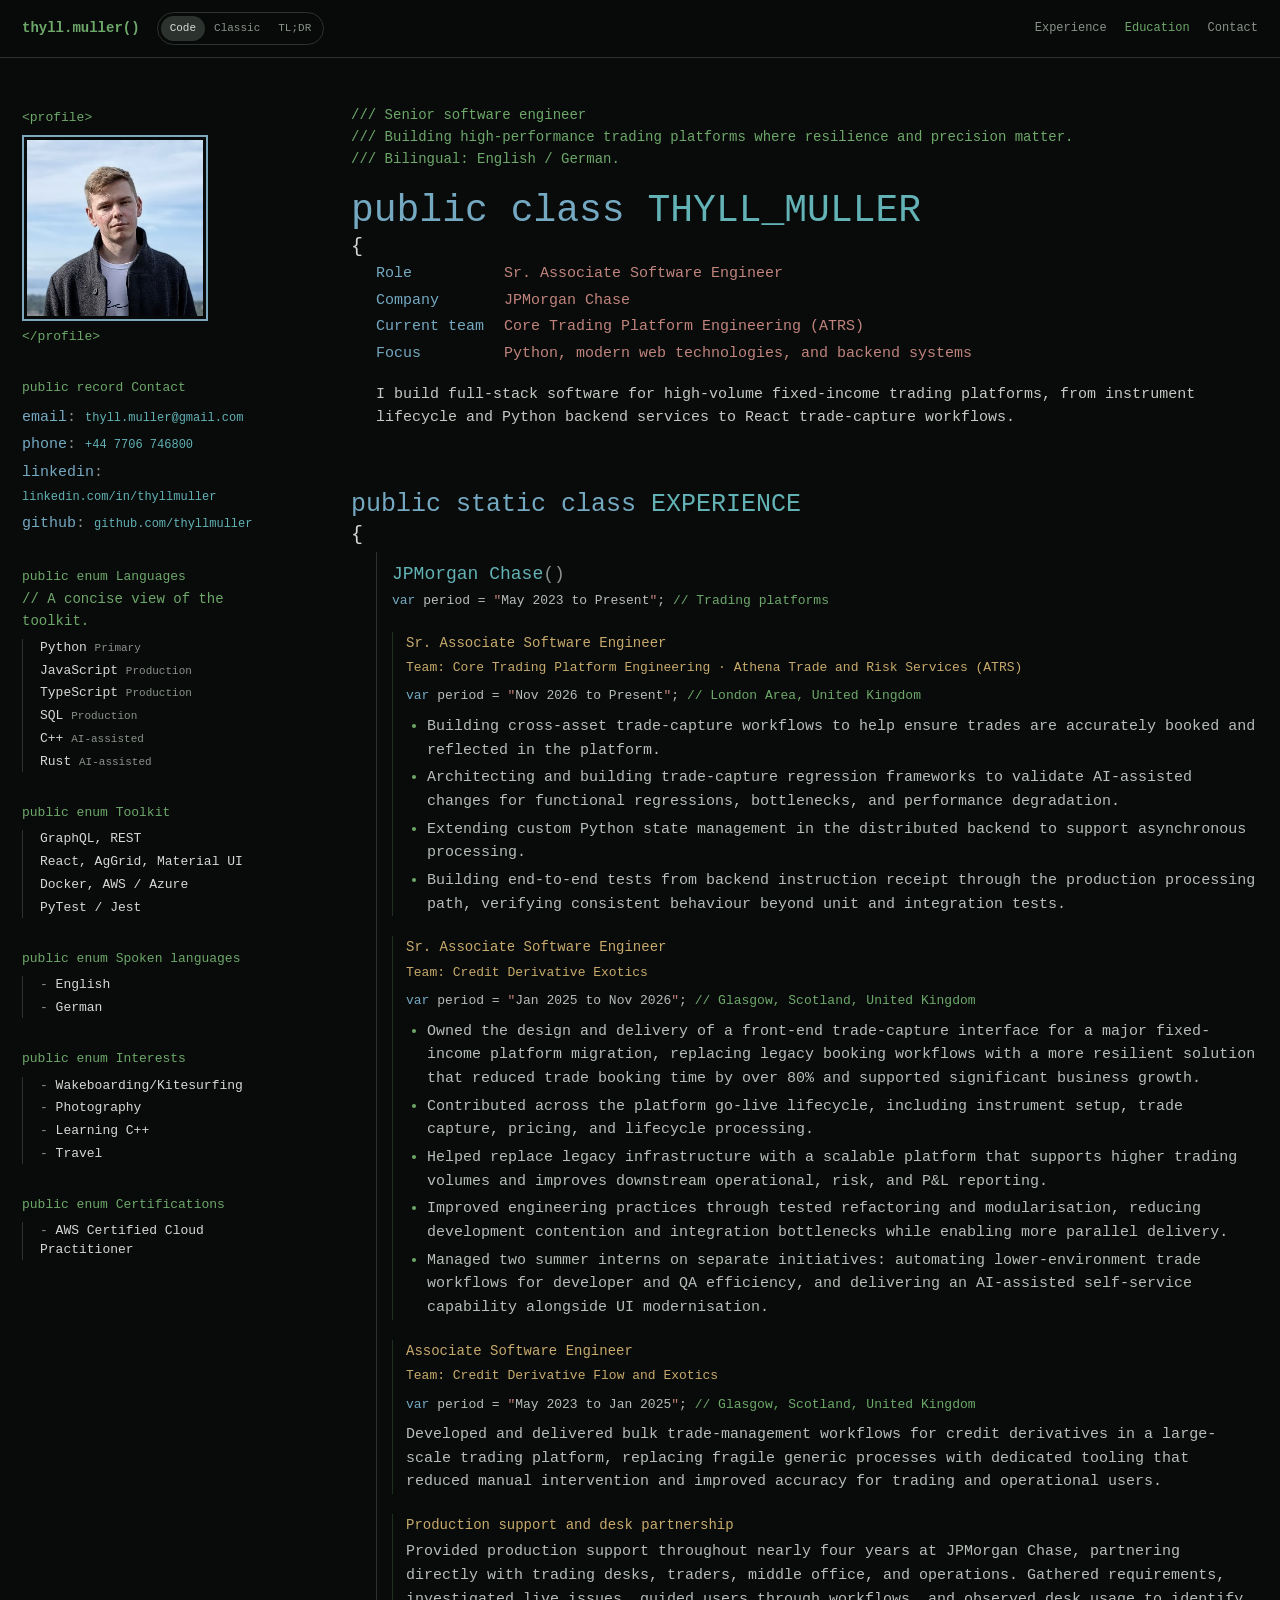
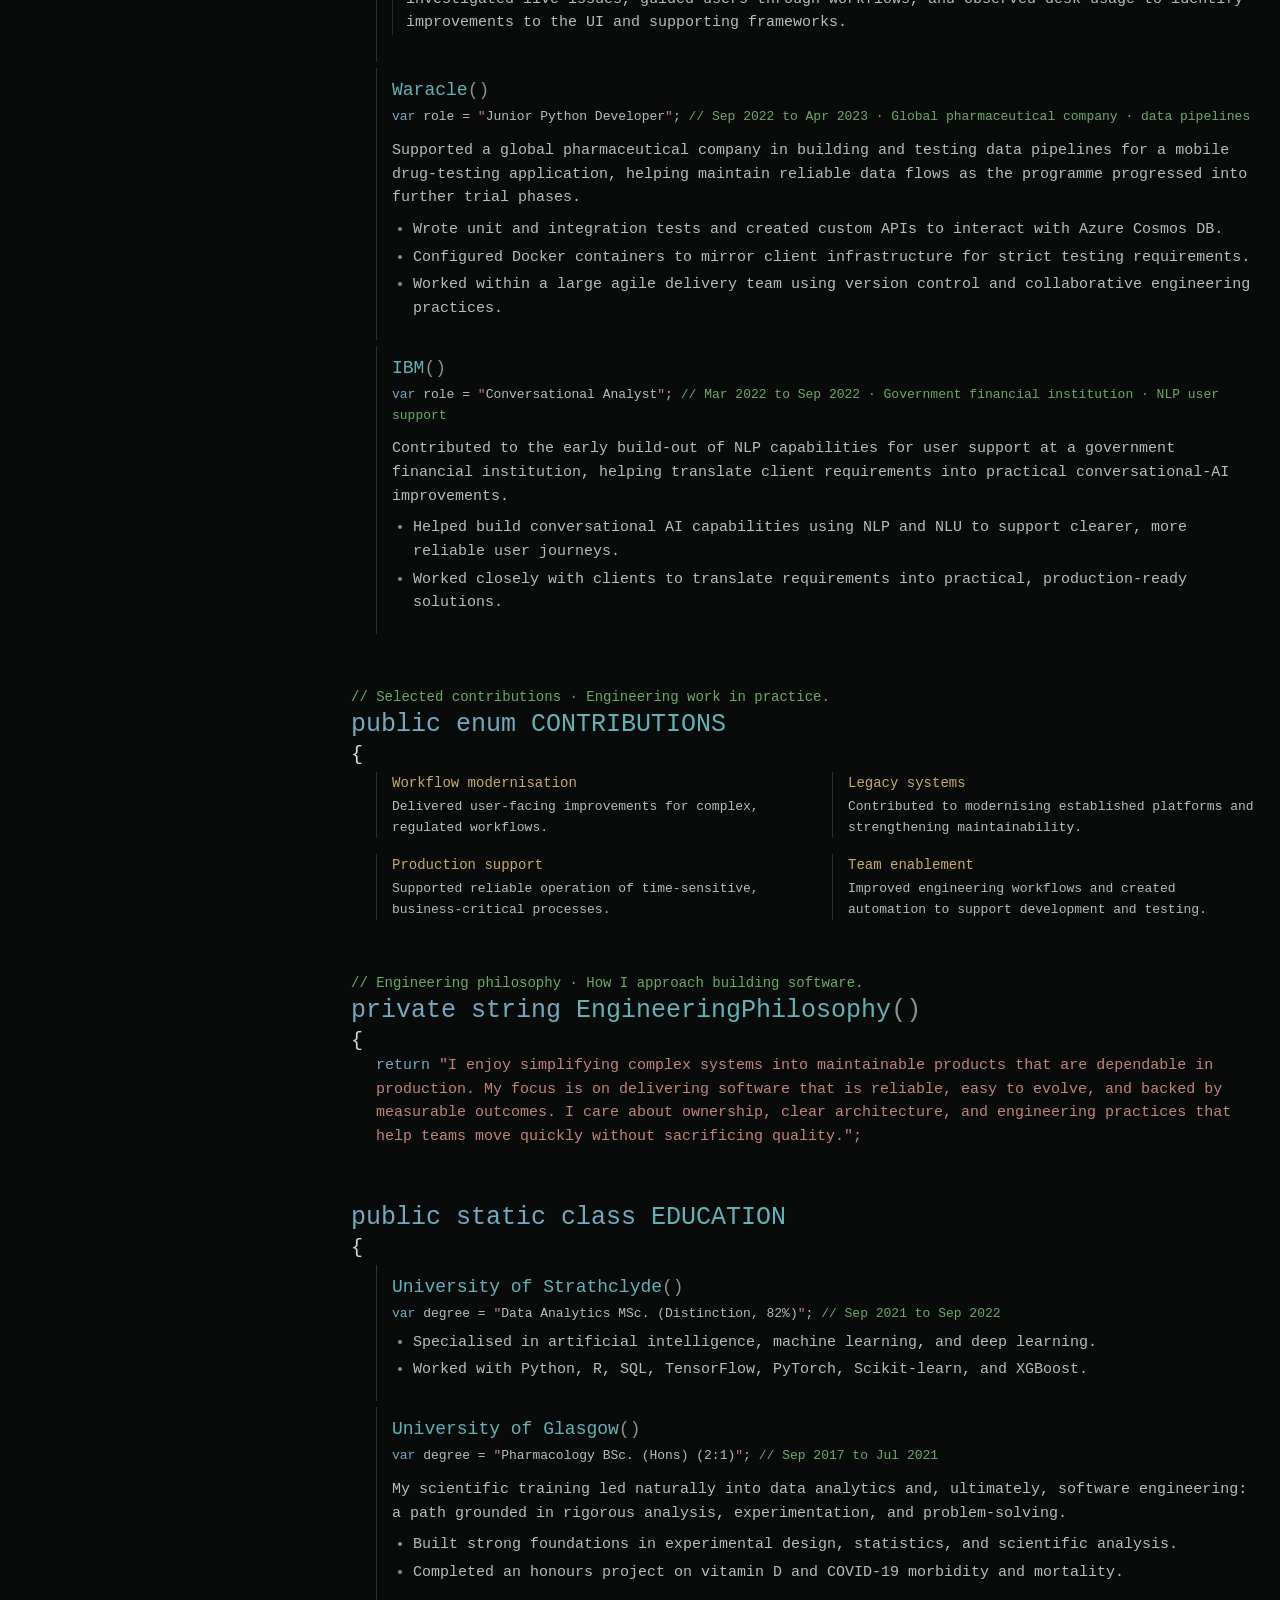
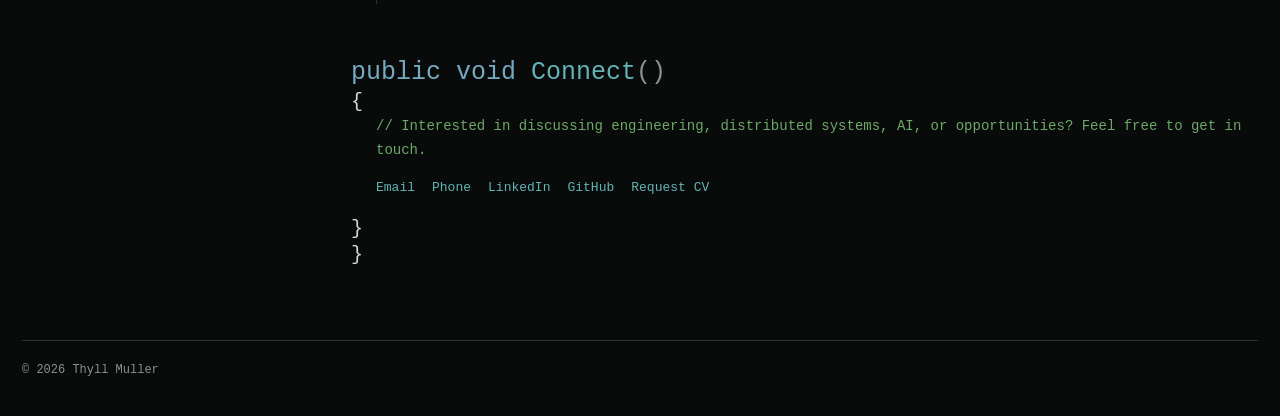
==== index.html @ 263071f2 "Split JavaScript and TypeScript skills" ====
<!DOCTYPE html>
<html lang="en">
<head>
  <meta charset="UTF-8" />
  <meta name="viewport" content="width=device-width, initial-scale=1.0" />
  <meta name="description" content="Thyll Muller is a senior software engineer building resilient trading systems and high-impact product platforms." />
  <title>Thyll Muller | Senior Software Engineer</title>
  <script type="application/ld+json">
    {"@context":"https://schema.org","@type":"Person","name":"Thyll Muller","jobTitle":"Sr. Associate Software Engineer","affiliation":"JPMorgan Chase","url":"https://thyllmuller.github.io","sameAs":["https://linkedin.com/in/thyll","https://github.com/thyllmuller"]}
  </script>
  <link rel="stylesheet" href="styles.css" />
</head>
<body>
  <header class="topbar">
    <div class="brand-group"><a class="wordmark" href="#top" aria-label="Thyll Muller home"><span class="wordmark-code">thyll.muller<span>()</span></span><span class="wordmark-classic">Thyll Muller</span></a><div class="theme-switch" role="group" aria-label="Choose CV theme"><button type="button" data-theme-choice="code" aria-pressed="true">Code</button><button type="button" data-theme-choice="classic" aria-pressed="false">Classic</button><button type="button" data-theme-choice="tldr" aria-pressed="false">TL;DR</button></div></div>
    <nav class="site-nav" aria-label="Primary navigation"><a href="#experience">Experience</a><a href="#education">Education</a><a href="#contact">Contact</a></nav>
  </header>
  <div class="palette-lab" role="group" aria-label="Classic color palettes"><button type="button" data-palette-choice="slate" aria-pressed="true"><span class="palette-swatches"><i></i><i></i><i></i></span>Slate &amp; Teal</button><button type="button" data-palette-choice="warm" aria-pressed="false"><span class="palette-swatches"><i></i><i></i><i></i></span>Warm Paper &amp; Terracotta</button><button type="button" data-palette-choice="ocean" aria-pressed="false"><span class="palette-swatches"><i></i><i></i><i></i></span>Ocean &amp; Cobalt</button><button type="button" data-palette-choice="sage" aria-pressed="false"><span class="palette-swatches"><i></i><i></i><i></i></span>Sage &amp; Forest</button><button type="button" data-palette-choice="plum" aria-pressed="false"><span class="palette-swatches"><i></i><i></i><i></i></span>Plum &amp; Rose</button><button type="button" data-palette-choice="midnight" aria-pressed="false"><span class="palette-swatches"><i></i><i></i><i></i></span>Midnight &amp; Cyan</button><button type="button" data-palette-choice="ember" aria-pressed="false"><span class="palette-swatches"><i></i><i></i><i></i></span>Charcoal &amp; Ember</button></div>
  <main id="top" class="resume-source">
    <section class="tldr-view" aria-labelledby="tldr-title"><p class="tldr-eyebrow">Senior Associate Software Engineer <span>JPMorgan Chase · London</span></p><p class="tldr-team">Athena Trade and Risk Services — Core Trading Platform Engineering Team</p><div class="tldr-mode-switch" role="group" aria-label="TL;DR color mode"><button type="button" data-tldr-mode-choice="light" aria-pressed="true">Light</button><button type="button" data-tldr-mode-choice="dark" aria-pressed="false">Dark</button></div><h1 id="tldr-title">Thyll Muller</h1><p class="tldr-summary">I build full-stack software for high-volume fixed-income trading platforms, from instrument lifecycle and Python backend services to React trade-capture workflows.</p><div class="tldr-highlights"><article><h2>Full-stack trade capture</h2><p>Built instrument logic, lifecycle processing, Python backend services, and React UI for a fixed-income migration, cutting booking time by over 80%.</p></article><article><h2>Asynchronous distributed systems</h2><p>Made custom Python state management asynchronous in a distributed trading platform.</p></article><article><h2>End-to-end testing</h2><p>Built end-to-end tests that start when the backend receives an instruction and follow the production processing path, checking consistent behaviour beyond unit and integration tests.</p></article><article><h2>Fixed-income domain</h2><p>Worked across credit default swaps, credit indices, bond portfolio TRS, credit bond forwards, and credit-linked notes on a platform processing millions of trades for hundreds of users.</p></article><article><h2>Cross-asset booking</h2><p>Building workflows that help ensure trades across asset classes are accurately booked and represented on the platform.</p></article><article><h2>Production support and desk partnership</h2><p>Partnered for nearly four years with trading desks, traders, middle office, and operations to gather requirements, resolve production issues, guide users, and improve tools based on how people use them.</p></article><article><h2>AI change validation</h2><p>Architecting trade-capture regression frameworks to validate AI-assisted changes and catch functional regressions, bottlenecks, and performance degradation.</p></article></div><p class="tldr-skills">Python · JavaScript / React · SQL · C++ / Rust (AI-assisted) · Distributed systems · End-to-end testing</p><p class="tldr-skills">AWS Certified Cloud Practitioner</p><div class="tldr-contact"><a href="mailto:thyll.muller@gmail.com">Get in touch</a><a href="https://www.linkedin.com/in/thyllmuller/" target="_blank" rel="noreferrer">LinkedIn</a></div></section>
    <aside class="profile-pane" aria-label="Profile summary">
      <p class="tag">&lt;profile&gt;</p><img class="profile-photo" src="profile.jpg" alt="Thyll Muller" /><p class="tag">&lt;/profile&gt;</p>
      <div class="profile-block"><p class="code-label"><span class="code-keyword">public record </span>Contact</p><dl>
        <div><dt>email</dt><dd><a href="mailto:thyll.muller@gmail.com">thyll.muller@gmail.com</a></dd></div>
        <div><dt>phone</dt><dd><a href="tel:+447706746800">+44 7706 746800</a></dd></div>
        <div><dt>linkedin</dt><dd><a href="https://www.linkedin.com/in/thyllmuller/" target="_blank" rel="noreferrer">linkedin.com/in/thyllmuller</a></dd></div>
        <div><dt>github</dt><dd><a href="https://github.com/thyllmuller" target="_blank" rel="noreferrer">github.com/thyllmuller</a></dd></div>
      </dl></div>
      <div class="profile-block" id="skills"><p class="code-label"><span class="code-keyword">public enum </span>Languages</p><p class="comment compact-comment">// A concise view of the toolkit.</p><ul class="compact-list"><li>Python <span>Primary</span></li><li>JavaScript <span>Production</span></li><li>TypeScript <span>Production</span></li><li>SQL <span>Production</span></li><li>C++ <span>AI-assisted</span></li><li>Rust <span>AI-assisted</span></li></ul></div>
      <div class="profile-block"><p class="code-label"><span class="code-keyword">public enum </span>Toolkit</p><ul class="compact-list"><li>GraphQL, REST</li><li>React, AgGrid, Material UI</li><li>Docker, AWS / Azure</li><li>PyTest / Jest</li></ul></div>
      <div class="profile-block"><p class="code-label"><span class="code-keyword">public enum </span>Spoken languages</p><ul class="compact-list plain"><li>English</li><li>German</li></ul></div>
      <div class="profile-block"><p class="code-label"><span class="code-keyword">public enum </span>Interests</p><ul class="compact-list plain"><li>Wakeboarding/Kitesurfing</li><li>Photography</li><li>Learning C++</li><li>Travel</li></ul></div>
      <div class="profile-block"><p class="code-label"><span class="code-keyword">public enum </span>Certifications</p><ul class="compact-list plain"><li>AWS Certified Cloud Practitioner</li></ul></div>
    </aside>
    <div class="source-pane">
      <section class="intro" aria-labelledby="name">
        <p class="comment">/// Senior software engineer</p><p class="comment">/// Building high-performance trading platforms where resilience and precision matter.</p><p class="comment">/// Bilingual: English / German.</p>
        <h1 id="name"><span class="keyword">public class</span> <span class="type code-name" data-code-name="THYLL_MULLER">Thyll Muller</span></h1><div class="brace">{</div>
        <dl class="indented identity-grid"><div><dt>Role</dt><dd>Sr. Associate Software Engineer</dd></div><div><dt>Company</dt><dd>JPMorgan Chase</dd></div><div><dt>Current team</dt><dd>Core Trading Platform Engineering (ATRS)</dd></div><div><dt>Focus</dt><dd>Python, modern web technologies, and backend systems</dd></div></dl>
        <p class="intro-copy indented">I build full-stack software for high-volume fixed-income trading platforms, from instrument lifecycle and Python backend services to React trade-capture workflows.</p>
      </section>
      <section id="experience" class="source-section reveal" aria-labelledby="experience-title">
        <h2 id="experience-title"><span class="keyword">public static class</span> <span class="type heading-code">EXPERIENCE</span><span class="heading-classic">Experience</span></h2><div class="brace">{</div>
        <article class="entry indented"><h3><span class="method">JPMorgan Chase</span><span class="muted">()</span></h3><p class="assignment"><span class="code-prefix"><span class="keyword">var</span> period = </span><span class="code-value">May 2023 to Present</span><span class="code-suffix">;</span> <span class="assignment-context">Trading platforms</span></p>
          <div class="role team-subsection"><h4>Sr. Associate Software Engineer</h4><p class="team-context">Team: Core Trading Platform Engineering · Athena Trade and Risk Services (ATRS)</p><p class="assignment"><span class="code-prefix"><span class="keyword">var</span> period = </span><span class="code-value">Nov 2026 to Present</span><span class="code-suffix">;</span> <span class="assignment-context">London Area, United Kingdom</span></p><ul><li>Building cross-asset trade-capture workflows to help ensure trades are accurately booked and reflected in the platform.</li><li>Architecting and building trade-capture regression frameworks to validate AI-assisted changes for functional regressions, bottlenecks, and performance degradation.</li><li>Extending custom Python state management in the distributed backend to support asynchronous processing.</li><li>Building end-to-end tests from backend instruction receipt through the production processing path, verifying consistent behaviour beyond unit and integration tests.</li></ul></div>
          <div class="role team-subsection"><h4>Sr. Associate Software Engineer</h4><p class="team-context">Team: Credit Derivative Exotics</p><p class="assignment"><span class="code-prefix"><span class="keyword">var</span> period = </span><span class="code-value">Jan 2025 to Nov 2026</span><span class="code-suffix">;</span> <span class="assignment-context">Glasgow, Scotland, United Kingdom</span></p><ul><li>Owned the design and delivery of a front-end trade-capture interface for a major fixed-income platform migration, replacing legacy booking workflows with a more resilient solution that reduced trade booking time by over 80% and supported significant business growth.</li><li>Contributed across the platform go-live lifecycle, including instrument setup, trade capture, pricing, and lifecycle processing.</li><li>Helped replace legacy infrastructure with a scalable platform that supports higher trading volumes and improves downstream operational, risk, and P&amp;L reporting.</li><li>Improved engineering practices through tested refactoring and modularisation, reducing development contention and integration bottlenecks while enabling more parallel delivery.</li><li>Managed two summer interns on separate initiatives: automating lower-environment trade workflows for developer and QA efficiency, and delivering an AI-assisted self-service capability alongside UI modernisation.</li></ul></div>
          <div class="role team-subsection"><h4>Associate Software Engineer</h4><p class="team-context">Team: Credit Derivative Flow and Exotics</p><p class="assignment"><span class="code-prefix"><span class="keyword">var</span> period = </span><span class="code-value">May 2023 to Jan 2025</span><span class="code-suffix">;</span> <span class="assignment-context">Glasgow, Scotland, United Kingdom</span></p><p>Developed and delivered bulk trade-management workflows for credit derivatives in a large-scale trading platform, replacing fragile generic processes with dedicated tooling that reduced manual intervention and improved accuracy for trading and operational users.</p></div>
          <div class="role team-subsection"><h4>Production support and desk partnership</h4><p>Provided production support throughout nearly four years at JPMorgan Chase, partnering directly with trading desks, traders, middle office, and operations. Gathered requirements, investigated live issues, guided users through workflows, and observed desk usage to identify improvements to the UI and supporting frameworks.</p></div>
        </article>
        <article class="entry indented"><h3><span class="method">Waracle</span><span class="muted">()</span></h3><p class="assignment"><span class="code-prefix"><span class="keyword">var</span> role = </span><span class="code-value">Junior Python Developer</span><span class="code-suffix">;</span> <span class="assignment-context">Sep 2022 to Apr 2023 · Global pharmaceutical company · data pipelines</span></p><p>Supported a global pharmaceutical company in building and testing data pipelines for a mobile drug-testing application, helping maintain reliable data flows as the programme progressed into further trial phases.</p><ul><li>Wrote unit and integration tests and created custom APIs to interact with Azure Cosmos DB.</li><li>Configured Docker containers to mirror client infrastructure for strict testing requirements.</li><li>Worked within a large agile delivery team using version control and collaborative engineering practices.</li></ul></article>
        <article class="entry indented"><h3><span class="method">IBM</span><span class="muted">()</span></h3><p class="assignment"><span class="code-prefix"><span class="keyword">var</span> role = </span><span class="code-value">Conversational Analyst</span><span class="code-suffix">;</span> <span class="assignment-context">Mar 2022 to Sep 2022 · Government financial institution · NLP user support</span></p><p>Contributed to the early build-out of NLP capabilities for user support at a government financial institution, helping translate client requirements into practical conversational-AI improvements.</p><ul><li>Helped build conversational AI capabilities using NLP and NLU to support clearer, more reliable user journeys.</li><li>Worked closely with clients to translate requirements into practical, production-ready solutions.</li></ul></article>
      </section>
      <section id="impact" class="source-section reveal" aria-labelledby="impact-title"><p class="comment">// Selected contributions · Engineering work in practice.</p><h2 id="impact-title"><span class="keyword">public enum</span> <span class="type heading-code">CONTRIBUTIONS</span><span class="heading-classic">Contributions</span></h2><div class="brace">{</div><div class="contribution-grid indented"><article><h3>Workflow modernisation</h3><p>Delivered user-facing improvements for complex, regulated workflows.</p></article><article><h3>Legacy systems</h3><p>Contributed to modernising established platforms and strengthening maintainability.</p></article><article><h3>Production support</h3><p>Supported reliable operation of time-sensitive, business-critical processes.</p></article><article><h3>Team enablement</h3><p>Improved engineering workflows and created automation to support development and testing.</p></article></div></section>
      <section id="philosophy" class="source-section reveal" aria-labelledby="philosophy-title"><p class="comment">// Engineering philosophy · How I approach building software.</p><h2 id="philosophy-title"><span class="keyword">private string</span> <span class="method heading-code">EngineeringPhilosophy</span><span class="heading-classic">Engineering Philosophy</span><span class="muted">()</span></h2><div class="brace">{</div><p class="indented return-statement"><span class="keyword">return</span> <span class="string">"I enjoy simplifying complex systems into maintainable products that are dependable in production. My focus is on delivering software that is reliable, easy to evolve, and backed by measurable outcomes. I care about ownership, clear architecture, and engineering practices that help teams move quickly without sacrificing quality."</span>;</p></section>
      <section id="education" class="source-section reveal" aria-labelledby="education-title"><h2 id="education-title"><span class="keyword">public static class</span> <span class="type heading-code">EDUCATION</span><span class="heading-classic">Education</span></h2><div class="brace">{</div><article class="entry indented"><h3><span class="method">University of Strathclyde</span><span class="muted">()</span></h3><p class="assignment"><span class="code-prefix"><span class="keyword">var</span> degree = </span><span class="code-value">Data Analytics MSc. (Distinction, 82%)</span><span class="code-suffix">;</span> <span class="assignment-context">Sep 2021 to Sep 2022</span></p><ul><li>Specialised in artificial intelligence, machine learning, and deep learning.</li><li>Worked with Python, R, SQL, TensorFlow, PyTorch, Scikit-learn, and XGBoost.</li></ul></article><article class="entry indented"><h3><span class="method">University of Glasgow</span><span class="muted">()</span></h3><p class="assignment"><span class="code-prefix"><span class="keyword">var</span> degree = </span><span class="code-value">Pharmacology BSc. (Hons) (2:1)</span><span class="code-suffix">;</span> <span class="assignment-context">Sep 2017 to Jul 2021</span></p><p>My scientific training led naturally into data analytics and, ultimately, software engineering: a path grounded in rigorous analysis, experimentation, and problem-solving.</p><ul><li>Built strong foundations in experimental design, statistics, and scientific analysis.</li><li>Completed an honours project on vitamin D and COVID-19 morbidity and mortality.</li></ul></article></section>
      <section id="contact" class="source-section contact-section reveal" aria-labelledby="contact-title"><h2 id="contact-title"><span class="keyword">public void</span> <span class="method heading-code">Connect</span><span class="heading-classic">Contact</span><span class="muted">()</span></h2><div class="brace">{</div><p class="indented"><span class="comment">// Interested in discussing engineering, distributed systems, AI, or opportunities? Feel free to get in touch.</span></p><div class="contact-links indented"><a href="mailto:thyll.muller@gmail.com">Email</a><a href="tel:+447706746800">Phone</a><a href="https://www.linkedin.com/in/thyllmuller/" target="_blank" rel="noreferrer">LinkedIn</a><a href="https://github.com/thyllmuller" target="_blank" rel="noreferrer">GitHub</a><a href="mailto:thyll.muller@gmail.com?subject=CV%20request">Request CV</a></div><div class="brace close">}</div><div class="brace close final-brace">}</div></section>
    </div>
  </main>
  <footer>© 2026 Thyll Muller</footer>
  <script src="script.js"></script>
</body>
</html>
---- styles.css ----
:root { color-scheme: dark; --ink:#d5d9d5; --muted:#8b918b; --paper:#101311; --paper-deep:#090b0a; --line:#2c332e; --green:#6da86a; --teal:#62b2b6; --blue:#75a9c2; --rose:#c1847d; --gold:#c7aa6c; }
* { box-sizing:border-box; } html { scroll-behavior:smooth; } body { margin:0; background:var(--paper-deep); color:var(--ink); font-family:"Cascadia Code","SFMono-Regular",Consolas,"Liberation Mono",monospace; font-size:15px; line-height:1.58; } a { color:var(--teal); text-decoration:none; } a:hover { color:#a8d8d9; text-decoration:underline; text-underline-offset:3px; } :focus-visible { outline:2px solid var(--gold); outline-offset:3px; }
.topbar { position:sticky; top:0; z-index:2; min-height:58px; display:flex; justify-content:space-between; align-items:center; gap:24px; padding:11px max(22px,calc((100vw - 1320px)/2)); border-bottom:1px solid var(--line); background:rgba(9,11,10,.94); backdrop-filter:blur(10px); }.wordmark { color:var(--ink); font-size:14px; font-weight:700; white-space:nowrap; }.wordmark span { color:var(--green); }.site-nav { display:flex; gap:18px; flex-wrap:wrap; justify-content:flex-end; }.site-nav a { color:var(--muted); font-size:12px; }.site-nav a.active,.site-nav a:hover { color:var(--green); }
.resume-source { width:min(1320px,calc(100% - 44px)); margin:0 auto; display:grid; grid-template-columns:265px minmax(0,1fr); gap:clamp(28px,5vw,76px); padding:46px 0 72px; }.profile-pane { padding-top:4px; }.tag,.code-label { margin:0; color:var(--green); font-size:13px; }.profile-photo { display:block; width:186px; aspect-ratio:1; object-fit:cover; margin:6px 0; border:2px solid var(--blue); padding:3px; filter:saturate(.8) contrast(1.04); }.profile-block { margin-top:31px; }.profile-block dl { margin:7px 0 0; }.profile-block dl div { margin:4px 0; }.profile-block dt { display:inline; color:var(--blue); }.profile-block dt::after { content:": "; color:var(--muted); }.profile-block dd { display:inline; margin:0; font-size:12px; overflow-wrap:anywhere; }.compact-list { list-style:none; padding:0 0 0 17px; margin:7px 0 0; border-left:1px solid var(--line); }.compact-list li { color:var(--ink); font-size:13px; line-height:1.45; }.compact-list span { color:var(--muted); font-size:11px; }.compact-list.plain li::before { content:"- "; color:var(--muted); }
.source-pane { min-width:0; }.intro { margin-bottom:58px; }.comment { margin:0; color:var(--green); font-size:14px; } h1,h2,h3,h4,h5,p { margin-top:0; } h1 { margin:18px 0 0; font-size:clamp(23px,3.2vw,38px); line-height:1.2; font-weight:500; } h2 { margin:0; color:var(--ink); font-size:clamp(18px,2.3vw,25px); font-weight:500; line-height:1.35; } h3 { margin-bottom:3px; color:var(--teal); font-size:18px; font-weight:500; } h4 { margin:20px 0 4px; color:var(--gold); font-size:14px; font-weight:500; } h5 { margin:17px 0 3px; color:var(--blue); font-size:14px; font-weight:500; }.keyword { color:var(--blue); }.type,.method { color:var(--teal); }.field { color:var(--ink); }.string { color:var(--rose); }.muted { color:var(--muted); }.brace { color:var(--ink); font-size:20px; line-height:1.3; }.close { margin-top:18px; }.final-brace { margin-top:0; }.indented { margin-left:25px; }.identity-grid { margin-top:2px; }.identity-grid p,.assignment { margin-bottom:3px; }.intro-copy { max-width:900px; margin-top:17px; color:#c4c9c4; }.source-section { margin-top:52px; scroll-margin-top:80px; }.entry { margin-top:4px; padding:8px 0 19px 15px; border-left:1px solid var(--line); }.entry + .entry { margin-top:6px; }.entry p,.entry li { color:#b7bdb8; }.entry > p:not(.assignment) { margin-top:11px; margin-bottom:8px; }.assignment { color:var(--muted); font-size:13px; }.role { margin-top:13px; padding-left:13px; border-left:1px solid rgba(109,168,106,.24); }.role > p { margin-bottom:8px; } ul { margin:6px 0 0; padding-left:21px; } li + li { margin-top:4px; } li::marker { color:var(--green); }
.contribution-grid { display:grid; grid-template-columns:repeat(2,minmax(0,1fr)); gap:16px 30px; margin-top:4px; }.contribution-grid article { padding-left:15px; border-left:1px solid var(--line); }.contribution-grid h3 { color:var(--gold); font-size:14px; }.contribution-grid p { margin:3px 0 0; color:#b7bdb8; font-size:13px; }.return-statement { max-width:940px; color:var(--rose); }.return-statement .keyword { color:var(--blue); }.contact-links { display:flex; flex-wrap:wrap; gap:9px 17px; margin-top:5px; }.contact-links a { font-size:13px; } footer { width:min(1320px,calc(100% - 44px)); margin:0 auto; padding:20px 0 36px; border-top:1px solid var(--line); color:var(--muted); font-size:12px; }.reveal { opacity:0; transform:translateY(10px); transition:opacity .45s ease,transform .45s ease; }.reveal.is-visible { opacity:1; transform:none; }
@media (prefers-reduced-motion:reduce) { html { scroll-behavior:auto; }.reveal { opacity:1; transform:none; transition:none; } } @media (max-width:800px) { .resume-source { grid-template-columns:1fr; gap:38px; padding-top:28px; }.profile-pane { display:grid; grid-template-columns:190px 1fr; gap:18px 28px; align-items:start; }.profile-pane > .tag { grid-column:1; }.profile-photo { grid-row:2 / span 2; margin:0; width:180px; }.profile-block { margin:0; }.profile-block:nth-of-type(n+3) { grid-column:span 1; }.profile-pane > .tag:nth-of-type(2) { display:none; }.intro { margin-bottom:42px; } } @media (max-width:590px) { body { font-size:14px; }.topbar { align-items:flex-start; flex-direction:column; gap:5px; padding:10px 18px; }.site-nav { gap:13px; justify-content:flex-start; }.resume-source,footer { width:min(100% - 30px,1320px); }.resume-source { padding-top:25px; }.profile-pane { display:block; }.profile-photo { width:155px; margin:6px 0; }.profile-block { margin-top:25px; }.profile-pane > .tag:nth-of-type(2) { display:block; }.indented { margin-left:15px; }.entry { padding-left:11px; }.contribution-grid { grid-template-columns:1fr; }.comment { font-size:12px; }.identity-grid p { overflow-wrap:anywhere; } }

.brand-group { display:flex; align-items:center; gap:17px; }
.wordmark-classic { display:none; }
.theme-switch { display:flex; padding:3px; border:1px solid var(--line); border-radius:999px; }
.theme-switch button { padding:4px 9px; border:0; border-radius:999px; background:transparent; color:var(--muted); font:inherit; font-size:11px; cursor:pointer; }
.theme-switch button[aria-pressed="true"] { background:var(--line); color:var(--ink); }
.identity-grid { display:grid; gap:3px; margin-top:2px; }
.identity-grid div { display:grid; grid-template-columns:120px minmax(0,1fr); gap:8px; }
.identity-grid dt { color:var(--blue); }
.identity-grid dd { margin:0; color:var(--rose); }
.heading-classic { display:none; }
body[data-theme="classic"] { color-scheme:light; --ink:#263238; --muted:#66747b; --paper:#fff; --paper-deep:#f4f7f8; --line:#dce4e7; --green:#36765a; --teal:#176b75; --blue:#426d91; --rose:#8a5265; --gold:#826219; font-family:Inter,"Segoe UI",Arial,sans-serif; }
body[data-theme="classic"] .topbar { background:rgba(255,255,255,.95); }
body[data-theme="classic"] .wordmark-code { display:none; }
body[data-theme="classic"] .wordmark-classic { display:inline; }
body[data-theme="classic"] .heading-code { display:none; }
body[data-theme="classic"] .heading-classic { display:inline; }
body[data-theme="classic"] .resume-source { max-width:1080px; grid-template-columns:220px minmax(0,1fr); }
body[data-theme="classic"] .intro h1 { margin-left:25px; }
body[data-theme="classic"] .intro h1 { transform:translateX(-2px); }
body[data-theme="classic"] .profile-photo { border-radius:50%; border-color:var(--line); filter:none; }
body[data-theme="classic"] .tag, body[data-theme="classic"] .comment, body[data-theme="classic"] .brace, body[data-theme="classic"] .keyword, body[data-theme="classic"] .code-keyword, body[data-theme="classic"] .code-prefix, body[data-theme="classic"] .code-suffix, body[data-theme="classic"] .muted { display:none; }
body[data-theme="classic"] h1 { font-size:clamp(28px,3.5vw,42px); font-weight:650; }
body[data-theme="classic"] h2 { font-weight:650; }
body[data-theme="classic"] .identity-grid div { grid-template-columns:120px minmax(0,1fr); }
body[data-theme="classic"] .identity-grid dt { font-weight:650; }
body[data-theme="classic"] .identity-grid dd { color:var(--ink); }
body[data-theme="classic"] .entry, body[data-theme="classic"] .contribution-grid article { border-color:var(--line); }
body[data-theme="classic"] .entry p, body[data-theme="classic"] .entry li, body[data-theme="classic"] .contribution-grid p, body[data-theme="classic"] .intro-copy { color:#46545a; }
body[data-theme="classic"] .role { border-color:var(--line); }
body[data-theme="classic"] .string { color:var(--ink); }
body[data-theme="classic"] .code-label { color:var(--ink); font-family:inherit; font-size:15px; font-weight:650; }
body[data-theme="classic"] .assignment { color:var(--muted); }
body[data-theme="classic"] .assignment-context { color:var(--muted); }
body[data-theme="classic"] .team-context { color:var(--muted); font-size:13px; }
body[data-theme="code"] .team-context { color:var(--gold); font-size:13px; }
body[data-theme="code"] .code-name { font-size:0; }
body[data-theme="code"] .code-name::before { content:attr(data-code-name); font-size:clamp(23px,3.2vw,38px); }
body[data-theme="code"] .code-value::before, body[data-theme="code"] .code-value::after { color:var(--rose); }
body[data-theme="code"] .code-value::before { content:'"'; }
body[data-theme="code"] .code-value::after { content:'"'; }
body[data-theme="code"] .assignment-context { color:var(--green); }
body[data-theme="code"] .assignment-context::before { content:'// '; }
@media (max-width:800px) { body[data-theme="classic"] .resume-source { grid-template-columns:1fr; } }
body[data-theme="tldr"] { color-scheme:light; --ink:#263238; --muted:#66747b; --paper:#fff; --paper-deep:#f4f7f8; --line:#dce4e7; --green:#36765a; --teal:#176b75; --blue:#426d91; --rose:#8a5265; --gold:#826219; --tldr-copy:#46545a; font-family:Inter,"Segoe UI",Arial,sans-serif; }
body[data-theme="tldr"][data-tldr-mode="dark"] { color-scheme:dark; --ink:#edf3f7; --muted:#a6b3bd; --paper:#18232e; --paper-deep:#101820; --line:#2d3b47; --green:#7ac6a2; --teal:#62b7d0; --blue:#8db7e4; --rose:#e3a0b0; --gold:#e3c078; --tldr-copy:#c7d2da; }
body[data-theme="tldr"] .topbar { background:rgba(255,255,255,.95); }
body[data-theme="tldr"][data-tldr-mode="dark"] .topbar { background:rgba(16,24,32,.95); }
body[data-theme="tldr"] .wordmark-code { display:none; }
body[data-theme="tldr"] .wordmark-classic { display:inline; }
body[data-theme="tldr"] .site-nav, body[data-theme="tldr"] .profile-pane, body[data-theme="tldr"] .source-pane, body[data-theme="tldr"] footer { display:none; }
body[data-theme="tldr"] .resume-source { display:block; width:min(900px,calc(100% - 44px)); min-height:calc(100vh - 58px); padding:clamp(42px,8vw,100px) 0; }
body[data-theme="tldr"] .tldr-view { display:block; }
.tldr-view { display:none; }
.tldr-eyebrow { margin-bottom:10px; color:var(--teal); font-size:14px; font-weight:650; }
.tldr-eyebrow span { margin-left:8px; color:var(--muted); font-weight:400; }
.tldr-team { margin:0 0 20px; color:var(--muted); font-size:13px; }
.tldr-view h1 { margin:0; color:var(--ink); font-size:clamp(40px,7vw,68px); font-weight:700; letter-spacing:-.045em; }
.tldr-summary { max-width:720px; margin:17px 0 40px; color:var(--tldr-copy); font-size:clamp(18px,2.3vw,23px); line-height:1.5; }
.tldr-highlights { display:grid; grid-template-columns:repeat(2,minmax(0,1fr)); gap:16px; }
.tldr-highlights article { padding-top:13px; border-top:2px solid var(--teal); }
.tldr-highlights h2 { margin-bottom:8px; color:var(--ink); font-size:17px; font-weight:650; }
.tldr-highlights p { margin:0; color:var(--tldr-copy); font-size:14px; }
.tldr-mode-switch { display:flex; justify-content:flex-end; gap:3px; margin:-12px 0 12px; }
.tldr-mode-switch button { min-width:58px; padding:5px 10px; border:1px solid var(--line); border-radius:999px; background:var(--paper); color:var(--muted); font:inherit; font-size:12px; cursor:pointer; }
.tldr-mode-switch button[aria-pressed="true"] { border-color:var(--teal); background:var(--teal); color:var(--paper-deep); }
.tldr-skills { margin:34px 0 15px; color:var(--muted); font-size:13px; }
.tldr-contact { display:flex; gap:18px; font-size:14px; font-weight:650; }
@media (max-width:800px) { body[data-theme="classic"] .intro h1 { margin-left:15px; } }
@media (max-width:700px) { .tldr-highlights { grid-template-columns:1fr; gap:13px; } }
@media (max-width:590px) { .theme-switch { gap:0; }.theme-switch button { padding:4px 7px; font-size:10px; } body[data-theme="tldr"] .resume-source { width:calc(100% - 36px); padding-top:45px; }.tldr-eyebrow span { display:block; margin:3px 0 0; } }

body[data-theme="classic"][data-palette="warm"] { --ink:#332f2b; --muted:#77695d; --paper:#fffdf9; --paper-deep:#f7f1e8; --line:#e8ddd0; --green:#8d542e; --teal:#9b513e; --blue:#856044; --rose:#9b5146; --gold:#936521; }
body[data-theme="classic"][data-palette="ocean"] { --ink:#1f2d3b; --muted:#617386; --paper:#fff; --paper-deep:#eff5fa; --line:#d9e4ed; --green:#306e80; --teal:#225c91; --blue:#456d99; --rose:#825c89; --gold:#88651c; }
body[data-theme="classic"][data-palette="sage"] { --ink:#26362d; --muted:#68786d; --paper:#fff; --paper-deep:#f1f6f0; --line:#dbe5d9; --green:#3b6c4d; --teal:#3b7068; --blue:#507b7a; --rose:#8b5f61; --gold:#7c681f; }
body[data-theme="classic"][data-palette="plum"] { --ink:#382d39; --muted:#796a7a; --paper:#fff; --paper-deep:#f7f1f7; --line:#e6dce7; --green:#725270; --teal:#784d70; --blue:#625d91; --rose:#a05472; --gold:#8d6a3a; }
.palette-lab { display:none; flex-wrap:wrap; align-items:center; justify-content:center; gap:8px; padding:10px 22px; border-bottom:1px solid var(--line); background:var(--paper); }
body[data-theme="classic"] .palette-lab { display:flex; }
.palette-lab button { display:flex; align-items:center; gap:8px; padding:7px 10px; border:1px solid var(--line); border-radius:7px; background:var(--paper); color:var(--ink); font:inherit; font-size:11px; cursor:pointer; }
.palette-lab button[aria-pressed="true"] { outline:2px solid var(--teal); outline-offset:1px; }
.palette-swatches { display:flex; gap:2px; }
.palette-swatches i { width:11px; height:11px; border-radius:50%; background:#fff; border:1px solid rgba(38,50,56,.18); }
.palette-lab [data-palette-choice="slate"] i:nth-child(1) { background:#f4f7f8; }.palette-lab [data-palette-choice="slate"] i:nth-child(2) { background:#263238; }.palette-lab [data-palette-choice="slate"] i:nth-child(3) { background:#176b75; }
.palette-lab [data-palette-choice="warm"] i:nth-child(1) { background:#f7f1e8; }.palette-lab [data-palette-choice="warm"] i:nth-child(2) { background:#332f2b; }.palette-lab [data-palette-choice="warm"] i:nth-child(3) { background:#9b513e; }
.palette-lab [data-palette-choice="ocean"] i:nth-child(1) { background:#eff5fa; }.palette-lab [data-palette-choice="ocean"] i:nth-child(2) { background:#1f2d3b; }.palette-lab [data-palette-choice="ocean"] i:nth-child(3) { background:#225c91; }
.palette-lab [data-palette-choice="sage"] i:nth-child(1) { background:#f1f6f0; }.palette-lab [data-palette-choice="sage"] i:nth-child(2) { background:#26362d; }.palette-lab [data-palette-choice="sage"] i:nth-child(3) { background:#3b6c4d; }
.palette-lab [data-palette-choice="plum"] i:nth-child(1) { background:#f7f1f7; }.palette-lab [data-palette-choice="plum"] i:nth-child(2) { background:#382d39; }.palette-lab [data-palette-choice="plum"] i:nth-child(3) { background:#784d70; }
.palette-lab [data-palette-choice="midnight"] i:nth-child(1) { background:#101820; }.palette-lab [data-palette-choice="midnight"] i:nth-child(2) { background:#edf3f7; }.palette-lab [data-palette-choice="midnight"] i:nth-child(3) { background:#62b7d0; }
.palette-lab [data-palette-choice="ember"] i:nth-child(1) { background:#1b1917; }.palette-lab [data-palette-choice="ember"] i:nth-child(2) { background:#f3eee7; }.palette-lab [data-palette-choice="ember"] i:nth-child(3) { background:#e09a66; }
.palette-lab [data-palette-choice="midnight"] .palette-swatches, .palette-lab [data-palette-choice="ember"] .palette-swatches { padding:2px; border-radius:5px; }
.palette-lab [data-palette-choice="midnight"] .palette-swatches { background:#101820; }
.palette-lab [data-palette-choice="ember"] .palette-swatches { background:#1b1917; }
body[data-theme="classic"][data-palette="midnight"] { color-scheme:dark; --ink:#edf3f7; --muted:#a6b3bd; --paper:#18232e; --paper-deep:#101820; --line:#2d3b47; --green:#7ac6a2; --teal:#62b7d0; --blue:#8db7e4; --rose:#e3a0b0; --gold:#e3c078; }
body[data-theme="classic"][data-palette="ember"] { color-scheme:dark; --ink:#f3eee7; --muted:#b5aa9c; --paper:#24211e; --paper-deep:#1b1917; --line:#3d3832; --green:#9bc27a; --teal:#e09a66; --blue:#9db5d0; --rose:#df8d89; --gold:#e2c178; }
body[data-theme="classic"][data-palette="midnight"] .topbar { background:rgba(16,24,32,.95); }
body[data-theme="classic"][data-palette="ember"] .topbar { background:rgba(27,25,23,.95); }
body[data-theme="classic"][data-palette="midnight"] .entry p, body[data-theme="classic"][data-palette="midnight"] .entry li, body[data-theme="classic"][data-palette="midnight"] .contribution-grid p, body[data-theme="classic"][data-palette="midnight"] .intro-copy { color:#c7d2da; }
body[data-theme="classic"][data-palette="ember"] .entry p, body[data-theme="classic"][data-palette="ember"] .entry li, body[data-theme="classic"][data-palette="ember"] .contribution-grid p, body[data-theme="classic"][data-palette="ember"] .intro-copy { color:#d7cec3; }
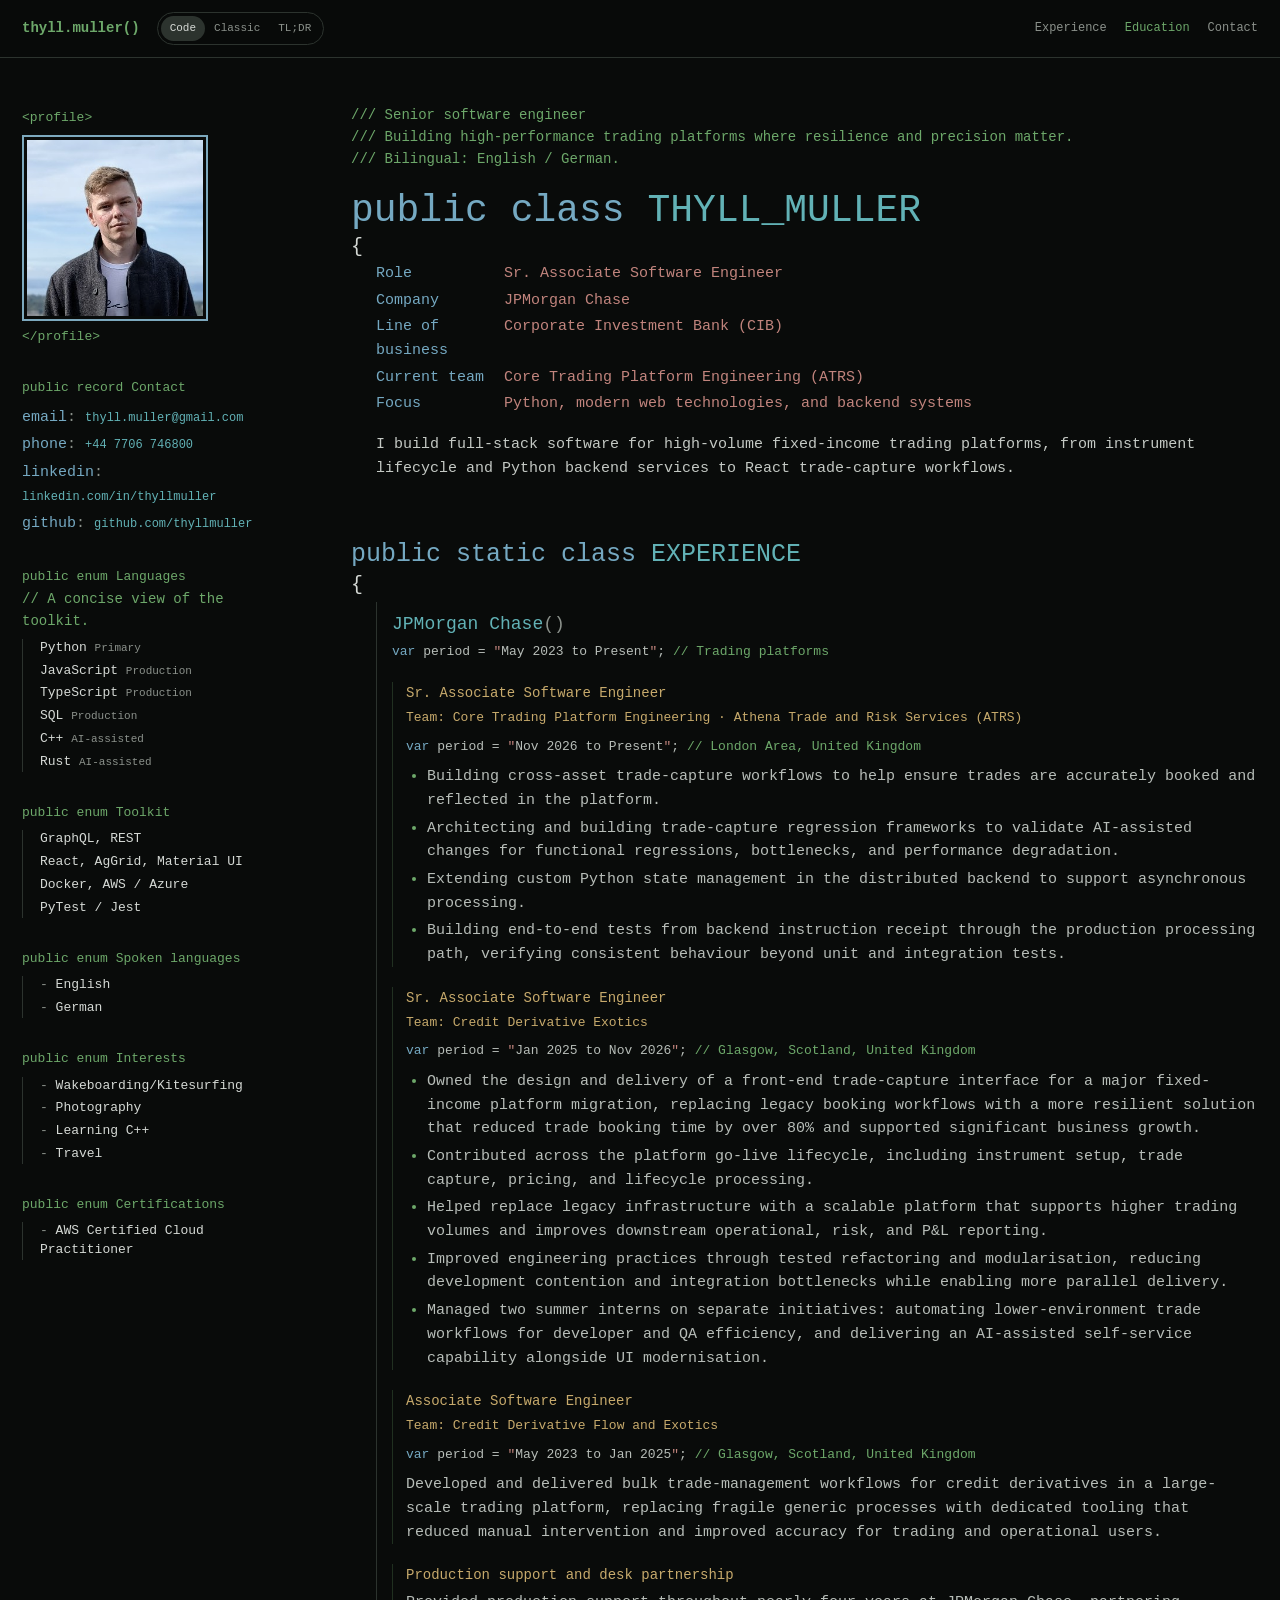
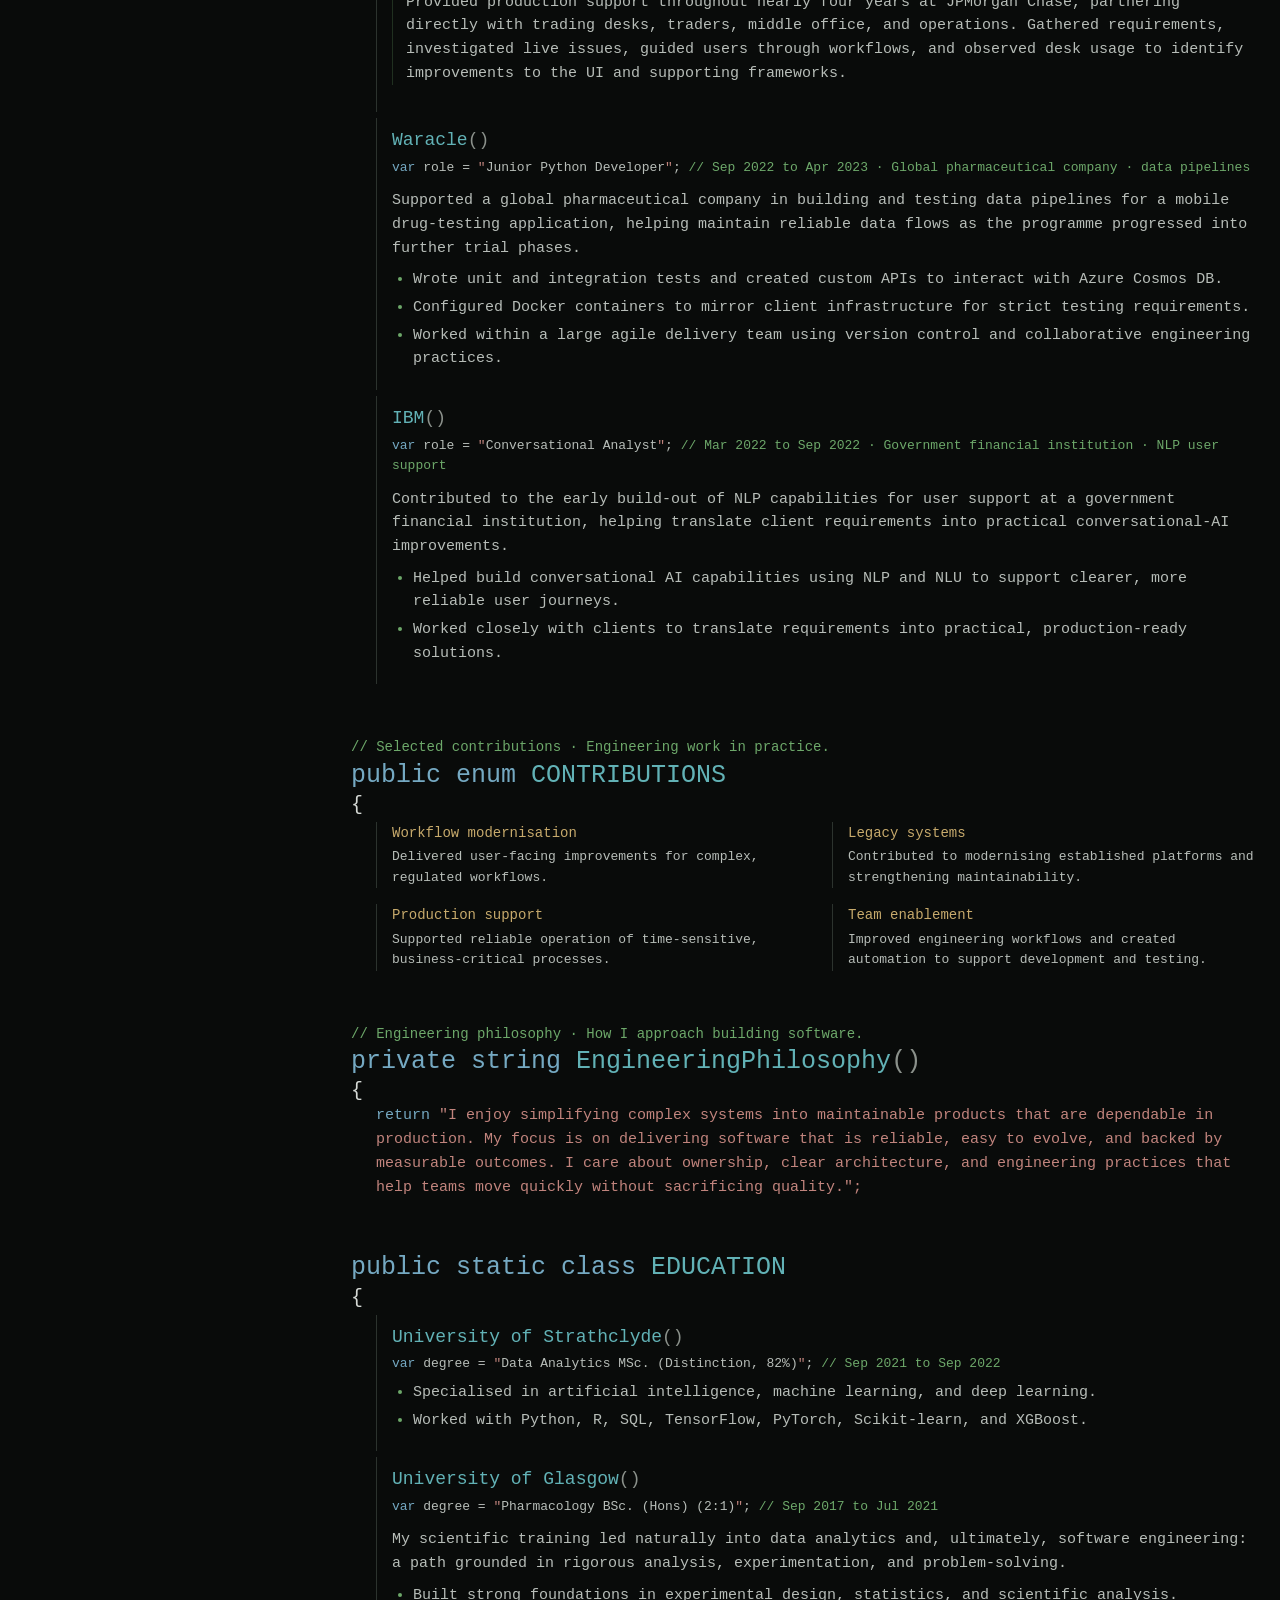
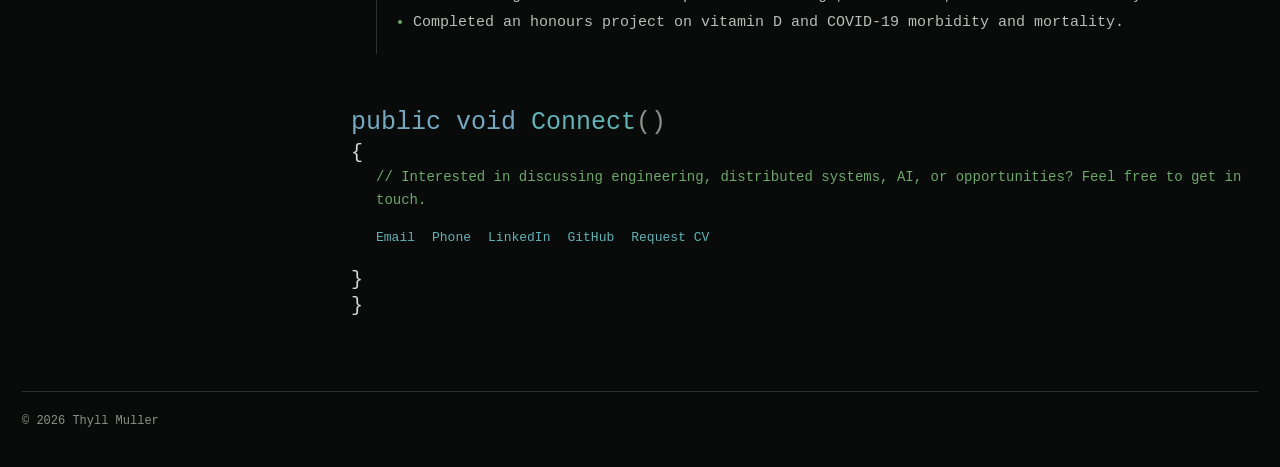
==== commit 61269bba: "Add CIB line of business" ====
--- a/index.html
+++ b/index.html
@@ -17,7 +17,7 @@
   </header>
   <div class="palette-lab" role="group" aria-label="Classic color palettes"><button type="button" data-palette-choice="slate" aria-pressed="true"><span class="palette-swatches"><i></i><i></i><i></i></span>Slate &amp; Teal</button><button type="button" data-palette-choice="warm" aria-pressed="false"><span class="palette-swatches"><i></i><i></i><i></i></span>Warm Paper &amp; Terracotta</button><button type="button" data-palette-choice="ocean" aria-pressed="false"><span class="palette-swatches"><i></i><i></i><i></i></span>Ocean &amp; Cobalt</button><button type="button" data-palette-choice="sage" aria-pressed="false"><span class="palette-swatches"><i></i><i></i><i></i></span>Sage &amp; Forest</button><button type="button" data-palette-choice="plum" aria-pressed="false"><span class="palette-swatches"><i></i><i></i><i></i></span>Plum &amp; Rose</button><button type="button" data-palette-choice="midnight" aria-pressed="false"><span class="palette-swatches"><i></i><i></i><i></i></span>Midnight &amp; Cyan</button><button type="button" data-palette-choice="ember" aria-pressed="false"><span class="palette-swatches"><i></i><i></i><i></i></span>Charcoal &amp; Ember</button></div>
   <main id="top" class="resume-source">
-    <section class="tldr-view" aria-labelledby="tldr-title"><p class="tldr-eyebrow">Senior Associate Software Engineer <span>JPMorgan Chase · London</span></p><p class="tldr-team">Athena Trade and Risk Services — Core Trading Platform Engineering Team</p><div class="tldr-mode-switch" role="group" aria-label="TL;DR color mode"><button type="button" data-tldr-mode-choice="light" aria-pressed="true">Light</button><button type="button" data-tldr-mode-choice="dark" aria-pressed="false">Dark</button></div><h1 id="tldr-title">Thyll Muller</h1><p class="tldr-summary">I build full-stack software for high-volume fixed-income trading platforms, from instrument lifecycle and Python backend services to React trade-capture workflows.</p><div class="tldr-highlights"><article><h2>Full-stack trade capture</h2><p>Built instrument logic, lifecycle processing, Python backend services, and React UI for a fixed-income migration, cutting booking time by over 80%.</p></article><article><h2>Asynchronous distributed systems</h2><p>Made custom Python state management asynchronous in a distributed trading platform.</p></article><article><h2>End-to-end testing</h2><p>Built end-to-end tests that start when the backend receives an instruction and follow the production processing path, checking consistent behaviour beyond unit and integration tests.</p></article><article><h2>Fixed-income domain</h2><p>Worked across credit default swaps, credit indices, bond portfolio TRS, credit bond forwards, and credit-linked notes on a platform processing millions of trades for hundreds of users.</p></article><article><h2>Cross-asset booking</h2><p>Building workflows that help ensure trades across asset classes are accurately booked and represented on the platform.</p></article><article><h2>Production support and desk partnership</h2><p>Partnered for nearly four years with trading desks, traders, middle office, and operations to gather requirements, resolve production issues, guide users, and improve tools based on how people use them.</p></article><article><h2>AI change validation</h2><p>Architecting trade-capture regression frameworks to validate AI-assisted changes and catch functional regressions, bottlenecks, and performance degradation.</p></article></div><p class="tldr-skills">Python · JavaScript / React · SQL · C++ / Rust (AI-assisted) · Distributed systems · End-to-end testing</p><p class="tldr-skills">AWS Certified Cloud Practitioner</p><div class="tldr-contact"><a href="mailto:thyll.muller@gmail.com">Get in touch</a><a href="https://www.linkedin.com/in/thyllmuller/" target="_blank" rel="noreferrer">LinkedIn</a></div></section>
+    <section class="tldr-view" aria-labelledby="tldr-title"><p class="tldr-eyebrow">Senior Associate Software Engineer <span>JPMorgan Chase · London</span></p><p class="tldr-line-of-business">Corporate Investment Bank (CIB)</p><p class="tldr-team">Athena Trade and Risk Services — Core Trading Platform Engineering Team</p><div class="tldr-mode-switch" role="group" aria-label="TL;DR color mode"><button type="button" data-tldr-mode-choice="light" aria-pressed="true">Light</button><button type="button" data-tldr-mode-choice="dark" aria-pressed="false">Dark</button></div><h1 id="tldr-title">Thyll Muller</h1><p class="tldr-summary">I build full-stack software for high-volume fixed-income trading platforms, from instrument lifecycle and Python backend services to React trade-capture workflows.</p><div class="tldr-highlights"><article><h2>Full-stack trade capture</h2><p>Built instrument logic, lifecycle processing, Python backend services, and React UI for a fixed-income migration, cutting booking time by over 80%.</p></article><article><h2>Asynchronous distributed systems</h2><p>Made custom Python state management asynchronous in a distributed trading platform.</p></article><article><h2>End-to-end testing</h2><p>Built end-to-end tests that start when the backend receives an instruction and follow the production processing path, checking consistent behaviour beyond unit and integration tests.</p></article><article><h2>Fixed-income domain</h2><p>Worked across credit default swaps, credit indices, bond portfolio TRS, credit bond forwards, and credit-linked notes on a platform processing millions of trades for hundreds of users.</p></article><article><h2>Cross-asset booking</h2><p>Building workflows that help ensure trades across asset classes are accurately booked and represented on the platform.</p></article><article><h2>Production support and desk partnership</h2><p>Partnered for nearly four years with trading desks, traders, middle office, and operations to gather requirements, resolve production issues, guide users, and improve tools based on how people use them.</p></article><article><h2>AI change validation</h2><p>Architecting trade-capture regression frameworks to validate AI-assisted changes and catch functional regressions, bottlenecks, and performance degradation.</p></article></div><p class="tldr-skills">Python · JavaScript / React · SQL · C++ / Rust (AI-assisted) · Distributed systems · End-to-end testing</p><p class="tldr-skills">AWS Certified Cloud Practitioner</p><div class="tldr-contact"><a href="mailto:thyll.muller@gmail.com">Get in touch</a><a href="https://www.linkedin.com/in/thyllmuller/" target="_blank" rel="noreferrer">LinkedIn</a></div></section>
     <aside class="profile-pane" aria-label="Profile summary">
       <p class="tag">&lt;profile&gt;</p><img class="profile-photo" src="profile.jpg" alt="Thyll Muller" /><p class="tag">&lt;/profile&gt;</p>
       <div class="profile-block"><p class="code-label"><span class="code-keyword">public record </span>Contact</p><dl>
@@ -36,7 +36,7 @@
       <section class="intro" aria-labelledby="name">
         <p class="comment">/// Senior software engineer</p><p class="comment">/// Building high-performance trading platforms where resilience and precision matter.</p><p class="comment">/// Bilingual: English / German.</p>
         <h1 id="name"><span class="keyword">public class</span> <span class="type code-name" data-code-name="THYLL_MULLER">Thyll Muller</span></h1><div class="brace">{</div>
-        <dl class="indented identity-grid"><div><dt>Role</dt><dd>Sr. Associate Software Engineer</dd></div><div><dt>Company</dt><dd>JPMorgan Chase</dd></div><div><dt>Current team</dt><dd>Core Trading Platform Engineering (ATRS)</dd></div><div><dt>Focus</dt><dd>Python, modern web technologies, and backend systems</dd></div></dl>
+        <dl class="indented identity-grid"><div><dt>Role</dt><dd>Sr. Associate Software Engineer</dd></div><div><dt>Company</dt><dd>JPMorgan Chase</dd></div><div><dt>Line of business</dt><dd>Corporate Investment Bank (CIB)</dd></div><div><dt>Current team</dt><dd>Core Trading Platform Engineering (ATRS)</dd></div><div><dt>Focus</dt><dd>Python, modern web technologies, and backend systems</dd></div></dl>
         <p class="intro-copy indented">I build full-stack software for high-volume fixed-income trading platforms, from instrument lifecycle and Python backend services to React trade-capture workflows.</p>
       </section>
       <section id="experience" class="source-section reveal" aria-labelledby="experience-title">
--- a/styles.css
+++ b/styles.css
@@ -61,6 +61,7 @@
 .tldr-view { display:none; }
 .tldr-eyebrow { margin-bottom:10px; color:var(--teal); font-size:14px; font-weight:650; }
 .tldr-eyebrow span { margin-left:8px; color:var(--muted); font-weight:400; }
+.tldr-line-of-business { margin:-5px 0 4px; color:var(--muted); font-size:13px; }
 .tldr-team { margin:0 0 20px; color:var(--muted); font-size:13px; }
 .tldr-view h1 { margin:0; color:var(--ink); font-size:clamp(40px,7vw,68px); font-weight:700; letter-spacing:-.045em; }
 .tldr-summary { max-width:720px; margin:17px 0 40px; color:var(--tldr-copy); font-size:clamp(18px,2.3vw,23px); line-height:1.5; }
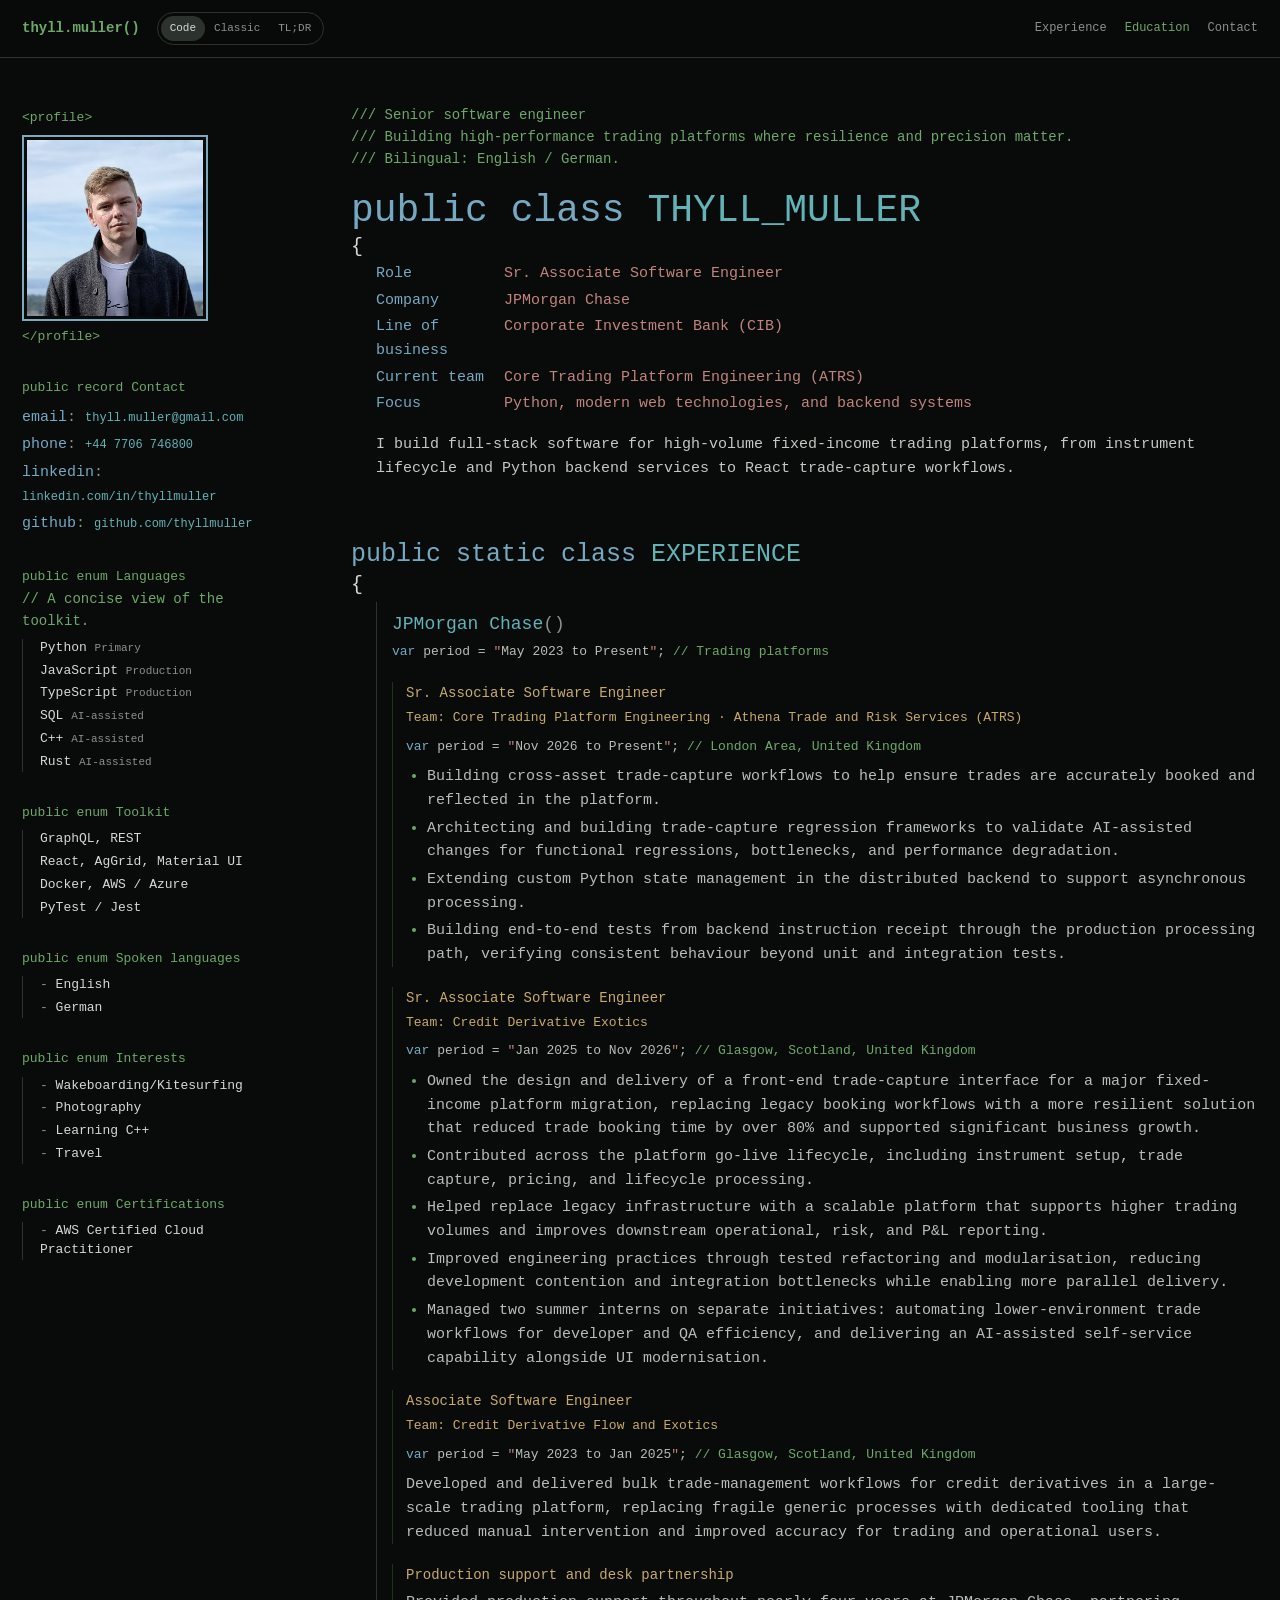
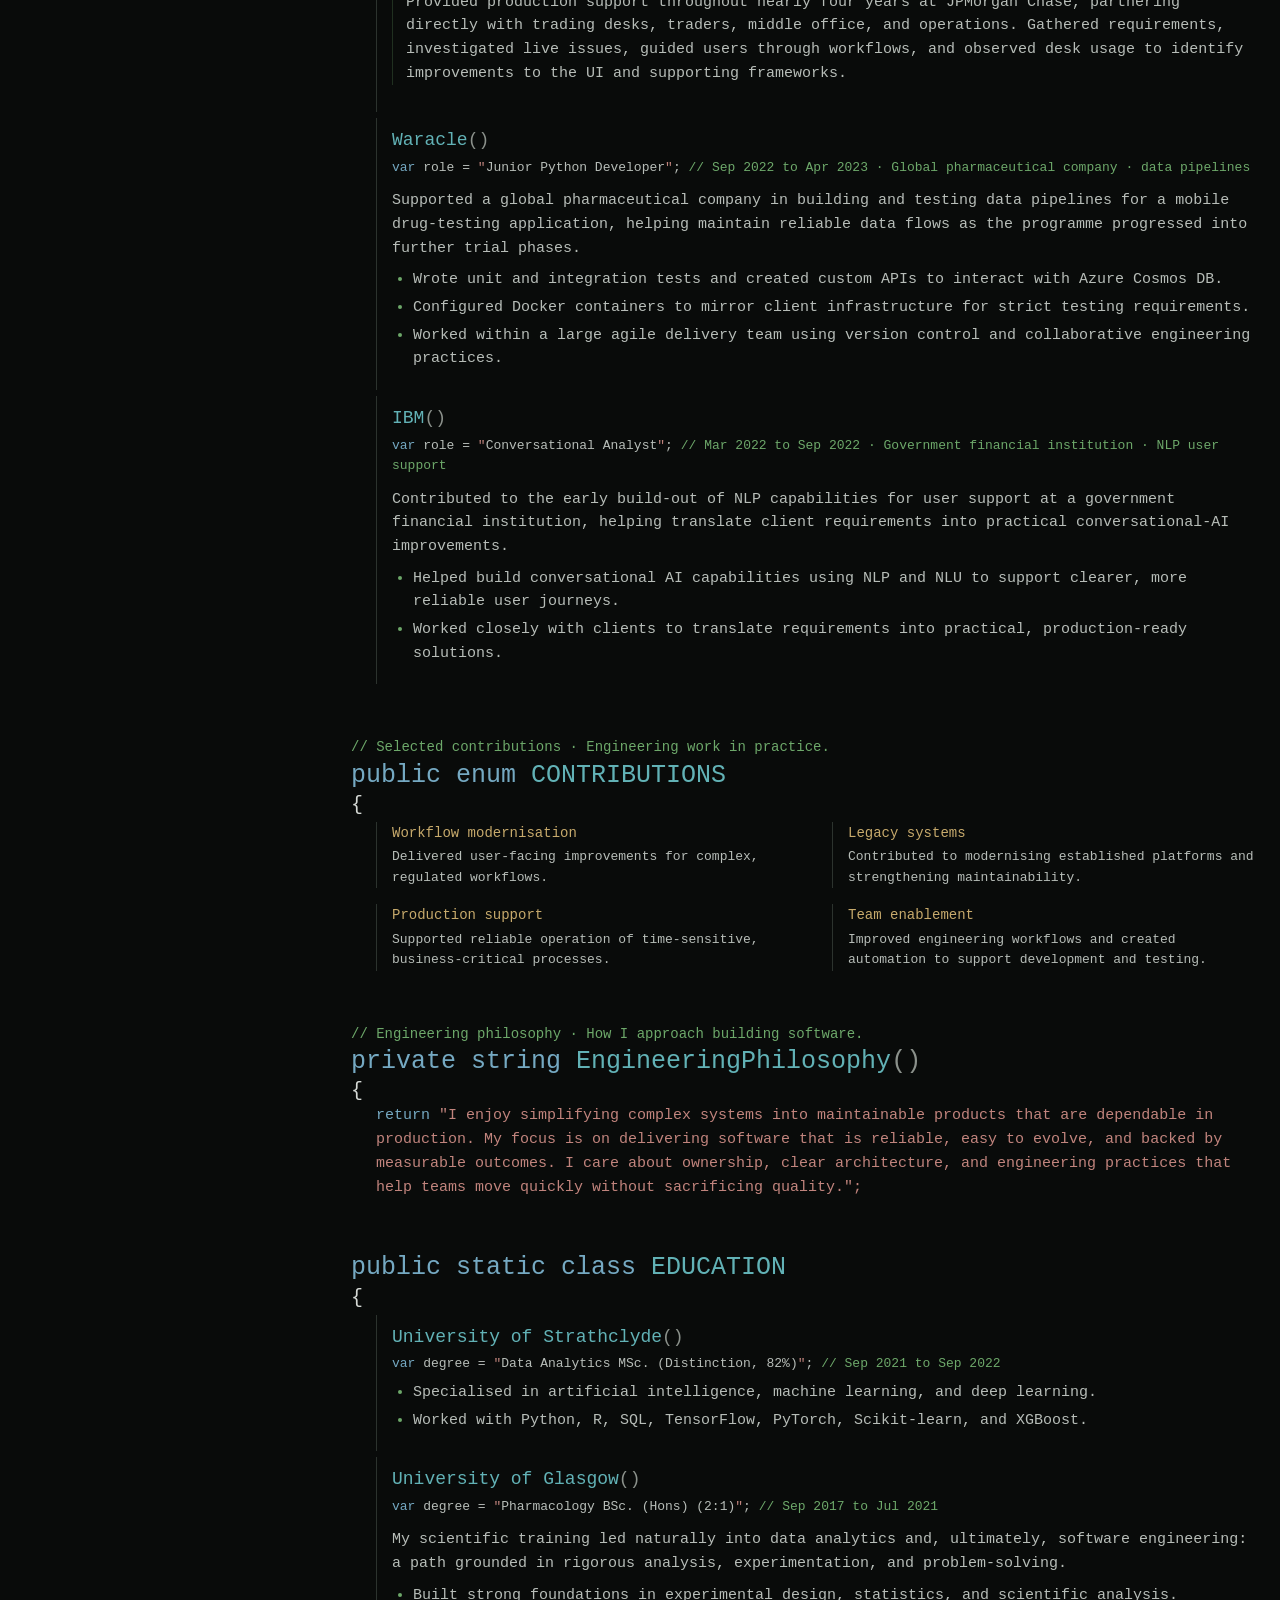
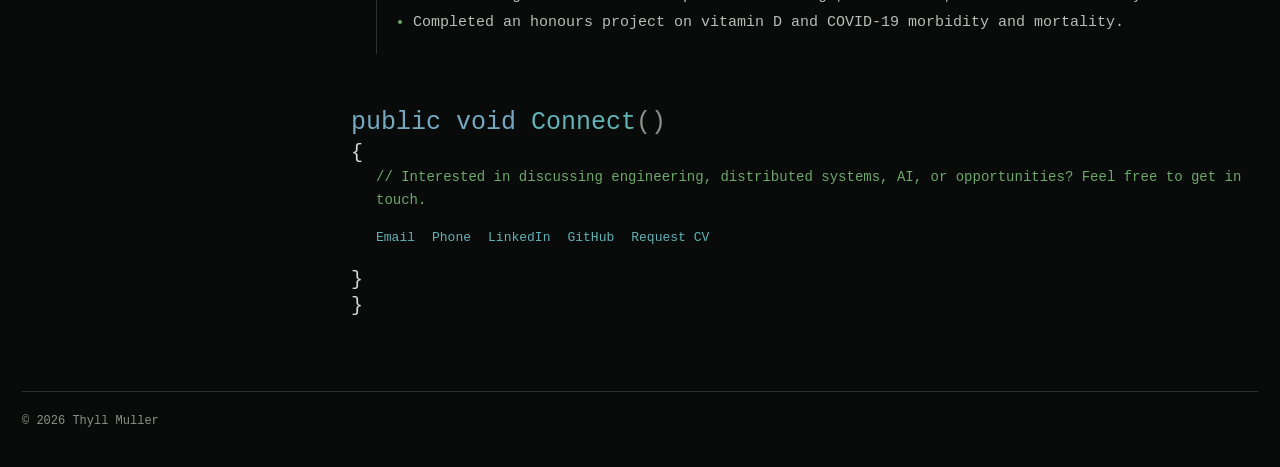
==== commit b6b3d9d0: "Mark SQL as AI-assisted" ====
--- a/index.html
+++ b/index.html
@@ -26,7 +26,7 @@
         <div><dt>linkedin</dt><dd><a href="https://www.linkedin.com/in/thyllmuller/" target="_blank" rel="noreferrer">linkedin.com/in/thyllmuller</a></dd></div>
         <div><dt>github</dt><dd><a href="https://github.com/thyllmuller" target="_blank" rel="noreferrer">github.com/thyllmuller</a></dd></div>
       </dl></div>
-      <div class="profile-block" id="skills"><p class="code-label"><span class="code-keyword">public enum </span>Languages</p><p class="comment compact-comment">// A concise view of the toolkit.</p><ul class="compact-list"><li>Python <span>Primary</span></li><li>JavaScript <span>Production</span></li><li>TypeScript <span>Production</span></li><li>SQL <span>Production</span></li><li>C++ <span>AI-assisted</span></li><li>Rust <span>AI-assisted</span></li></ul></div>
+      <div class="profile-block" id="skills"><p class="code-label"><span class="code-keyword">public enum </span>Languages</p><p class="comment compact-comment">// A concise view of the toolkit.</p><ul class="compact-list"><li>Python <span>Primary</span></li><li>JavaScript <span>Production</span></li><li>TypeScript <span>Production</span></li><li>SQL <span>AI-assisted</span></li><li>C++ <span>AI-assisted</span></li><li>Rust <span>AI-assisted</span></li></ul></div>
       <div class="profile-block"><p class="code-label"><span class="code-keyword">public enum </span>Toolkit</p><ul class="compact-list"><li>GraphQL, REST</li><li>React, AgGrid, Material UI</li><li>Docker, AWS / Azure</li><li>PyTest / Jest</li></ul></div>
       <div class="profile-block"><p class="code-label"><span class="code-keyword">public enum </span>Spoken languages</p><ul class="compact-list plain"><li>English</li><li>German</li></ul></div>
       <div class="profile-block"><p class="code-label"><span class="code-keyword">public enum </span>Interests</p><ul class="compact-list plain"><li>Wakeboarding/Kitesurfing</li><li>Photography</li><li>Learning C++</li><li>Travel</li></ul></div>
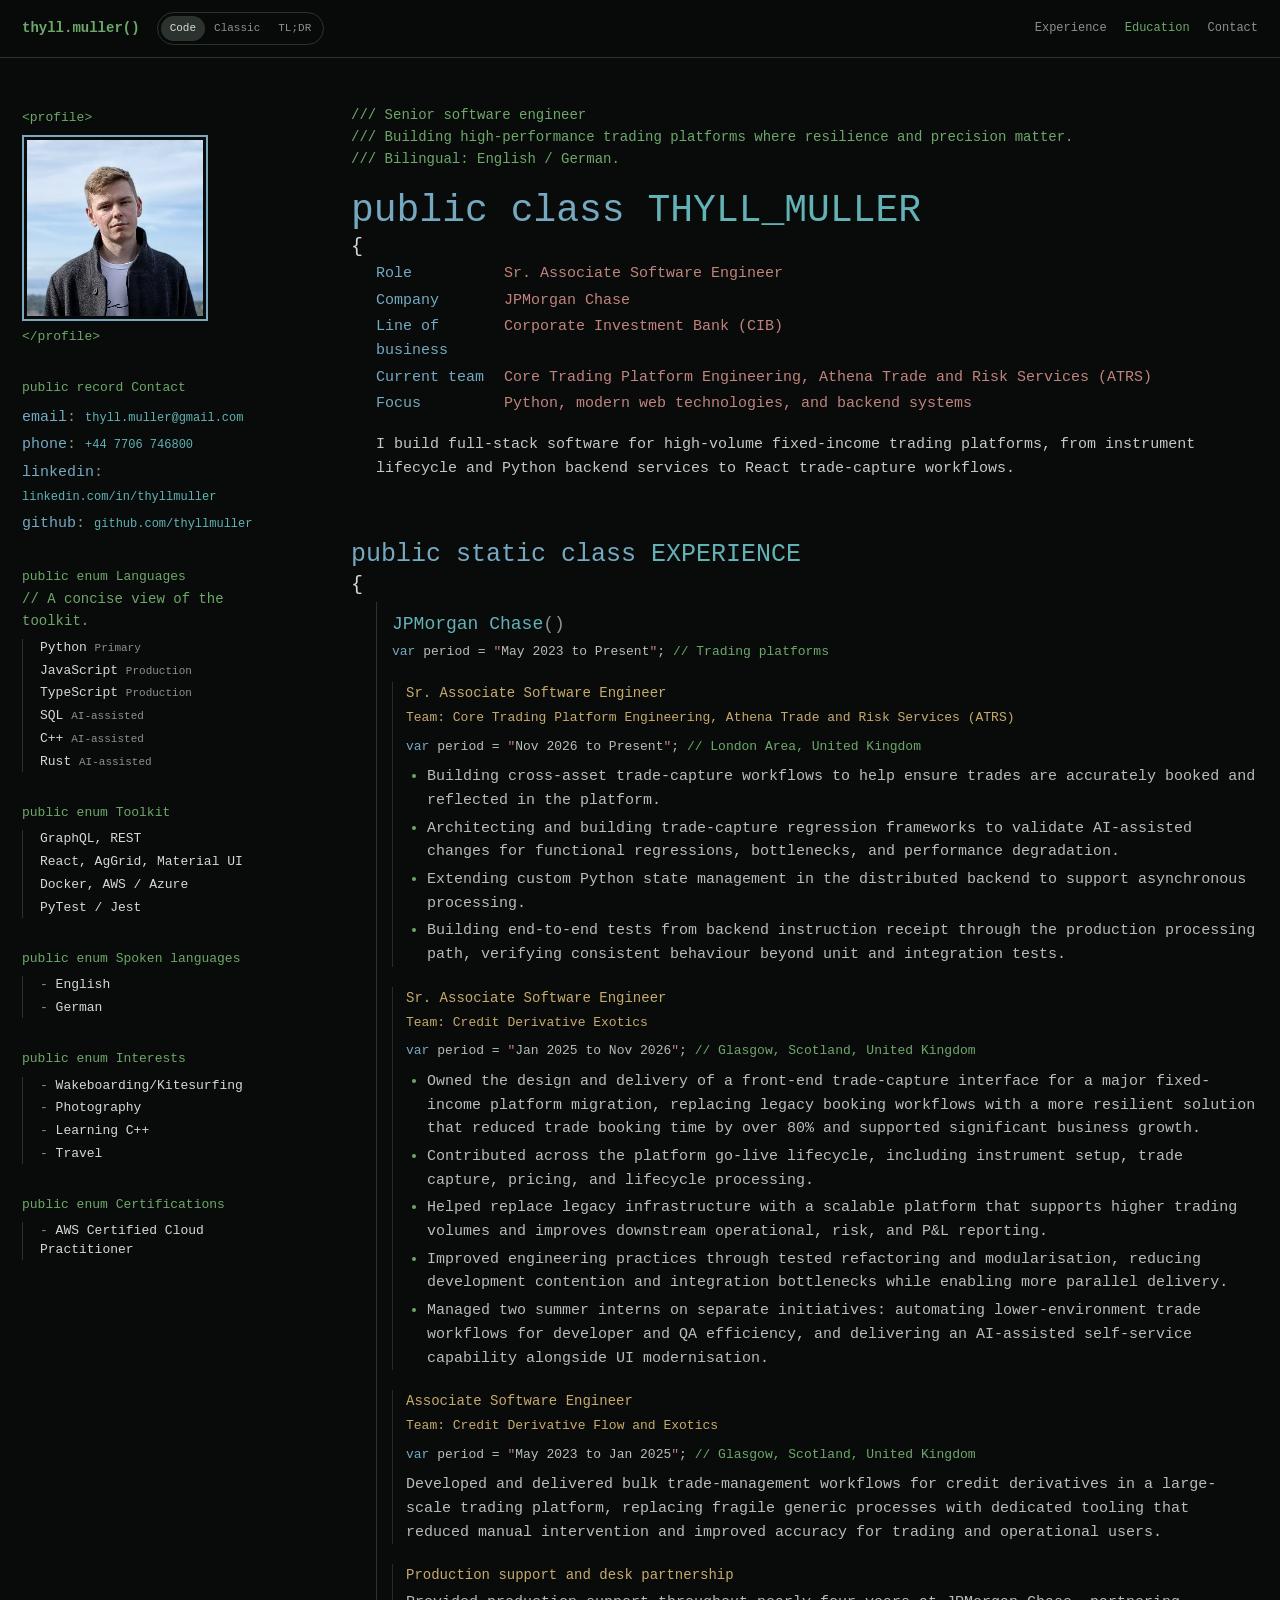
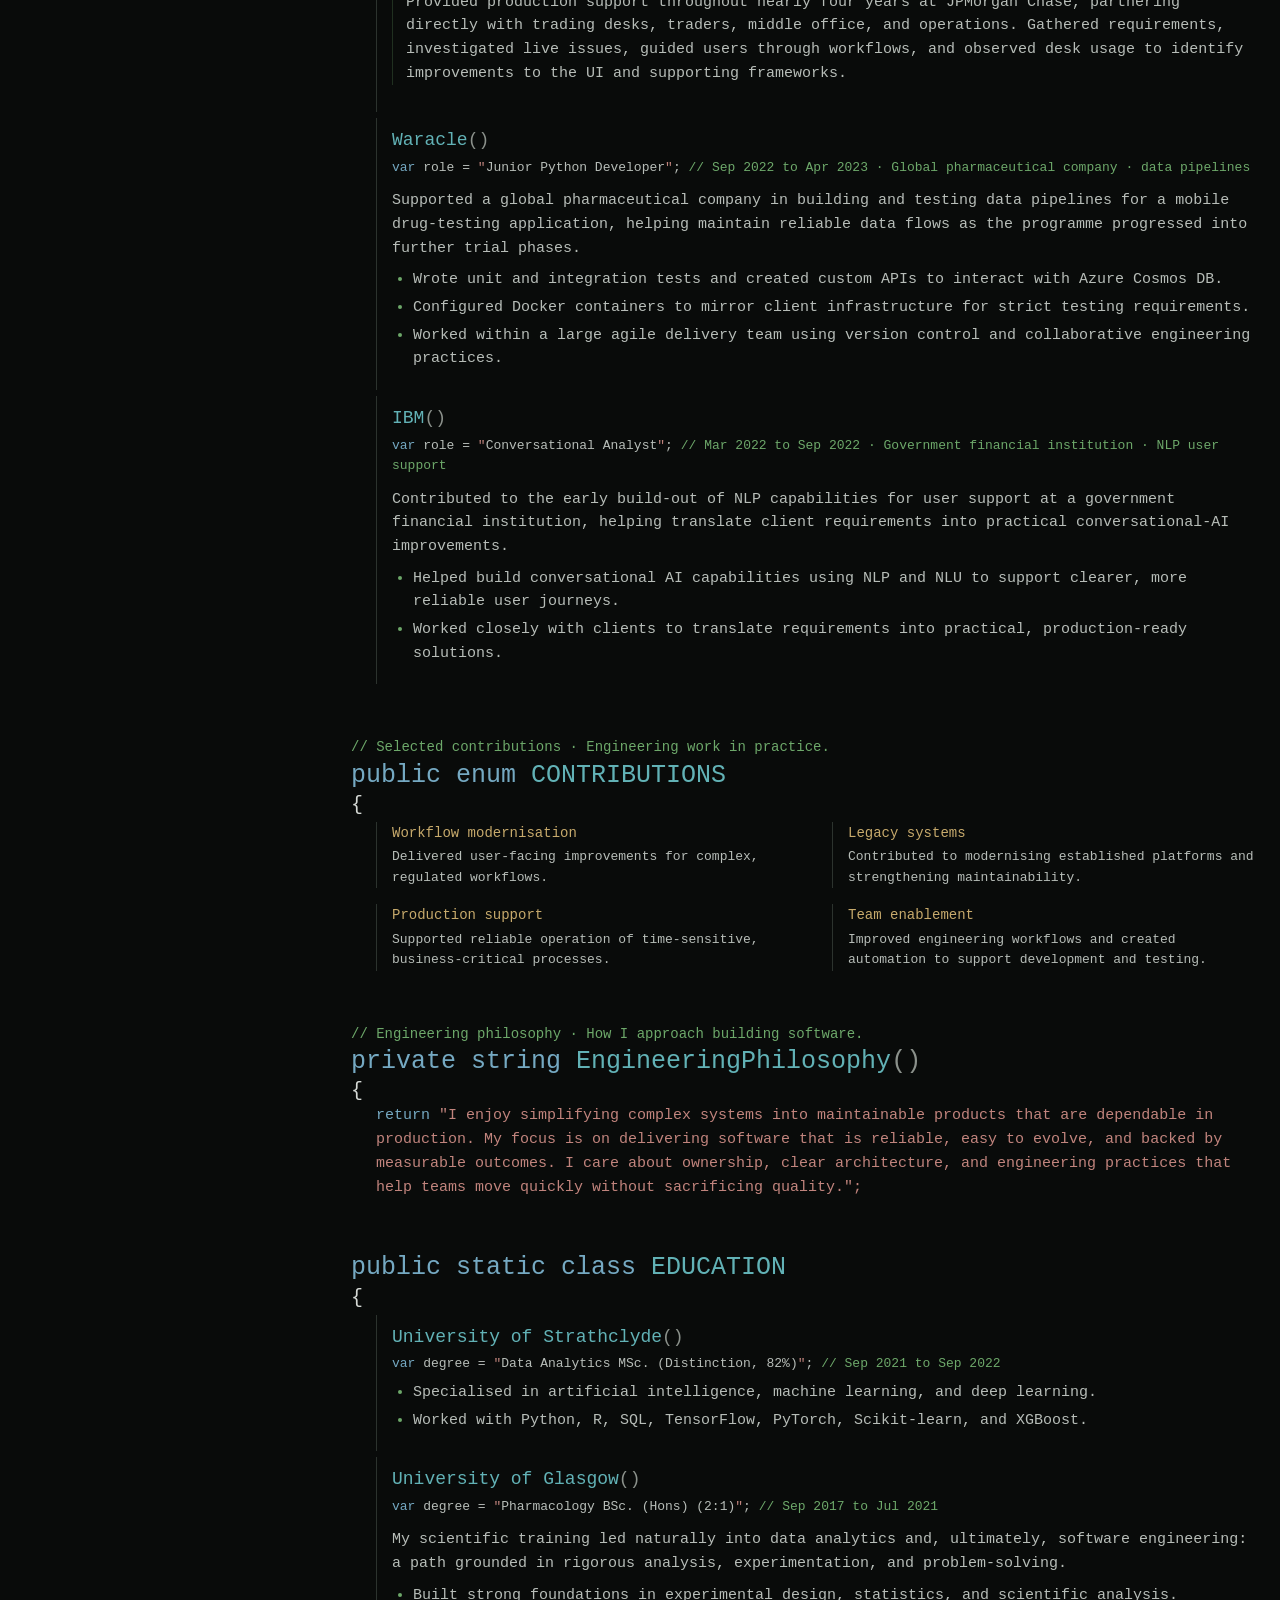
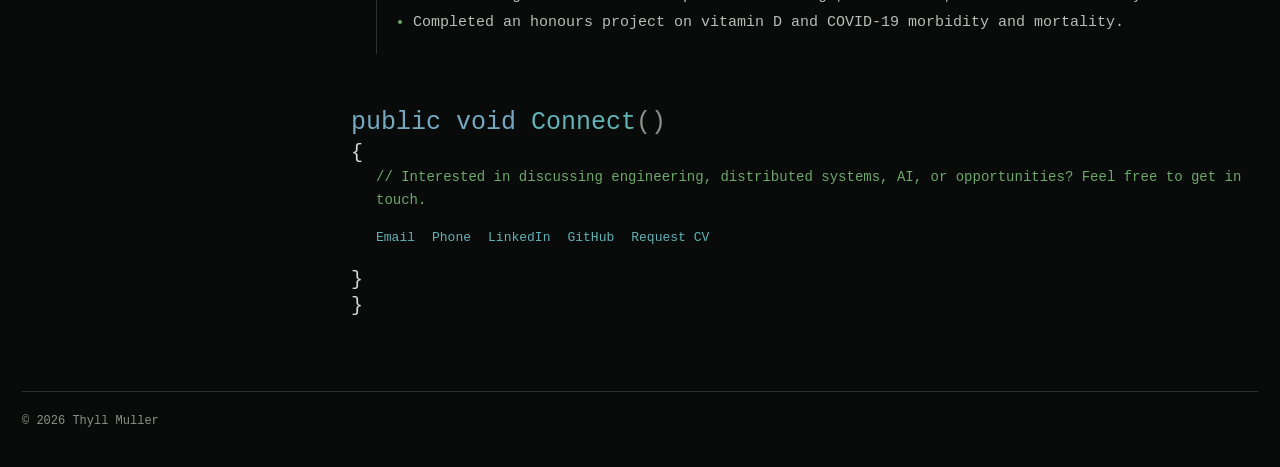
==== commit 8e85aa4a: "Standardize team wording and remove em dashes" ====
--- a/index.html
+++ b/index.html
@@ -17,7 +17,7 @@
   </header>
   <div class="palette-lab" role="group" aria-label="Classic color palettes"><button type="button" data-palette-choice="slate" aria-pressed="true"><span class="palette-swatches"><i></i><i></i><i></i></span>Slate &amp; Teal</button><button type="button" data-palette-choice="warm" aria-pressed="false"><span class="palette-swatches"><i></i><i></i><i></i></span>Warm Paper &amp; Terracotta</button><button type="button" data-palette-choice="ocean" aria-pressed="false"><span class="palette-swatches"><i></i><i></i><i></i></span>Ocean &amp; Cobalt</button><button type="button" data-palette-choice="sage" aria-pressed="false"><span class="palette-swatches"><i></i><i></i><i></i></span>Sage &amp; Forest</button><button type="button" data-palette-choice="plum" aria-pressed="false"><span class="palette-swatches"><i></i><i></i><i></i></span>Plum &amp; Rose</button><button type="button" data-palette-choice="midnight" aria-pressed="false"><span class="palette-swatches"><i></i><i></i><i></i></span>Midnight &amp; Cyan</button><button type="button" data-palette-choice="ember" aria-pressed="false"><span class="palette-swatches"><i></i><i></i><i></i></span>Charcoal &amp; Ember</button></div>
   <main id="top" class="resume-source">
-    <section class="tldr-view" aria-labelledby="tldr-title"><p class="tldr-eyebrow">Senior Associate Software Engineer <span>JPMorgan Chase · London</span></p><p class="tldr-line-of-business">Corporate Investment Bank (CIB)</p><p class="tldr-team">Athena Trade and Risk Services — Core Trading Platform Engineering Team</p><div class="tldr-mode-switch" role="group" aria-label="TL;DR color mode"><button type="button" data-tldr-mode-choice="light" aria-pressed="true">Light</button><button type="button" data-tldr-mode-choice="dark" aria-pressed="false">Dark</button></div><h1 id="tldr-title">Thyll Muller</h1><p class="tldr-summary">I build full-stack software for high-volume fixed-income trading platforms, from instrument lifecycle and Python backend services to React trade-capture workflows.</p><div class="tldr-highlights"><article><h2>Full-stack trade capture</h2><p>Built instrument logic, lifecycle processing, Python backend services, and React UI for a fixed-income migration, cutting booking time by over 80%.</p></article><article><h2>Asynchronous distributed systems</h2><p>Made custom Python state management asynchronous in a distributed trading platform.</p></article><article><h2>End-to-end testing</h2><p>Built end-to-end tests that start when the backend receives an instruction and follow the production processing path, checking consistent behaviour beyond unit and integration tests.</p></article><article><h2>Fixed-income domain</h2><p>Worked across credit default swaps, credit indices, bond portfolio TRS, credit bond forwards, and credit-linked notes on a platform processing millions of trades for hundreds of users.</p></article><article><h2>Cross-asset booking</h2><p>Building workflows that help ensure trades across asset classes are accurately booked and represented on the platform.</p></article><article><h2>Production support and desk partnership</h2><p>Partnered for nearly four years with trading desks, traders, middle office, and operations to gather requirements, resolve production issues, guide users, and improve tools based on how people use them.</p></article><article><h2>AI change validation</h2><p>Architecting trade-capture regression frameworks to validate AI-assisted changes and catch functional regressions, bottlenecks, and performance degradation.</p></article></div><p class="tldr-skills">Python · JavaScript / React · SQL · C++ / Rust (AI-assisted) · Distributed systems · End-to-end testing</p><p class="tldr-skills">AWS Certified Cloud Practitioner</p><div class="tldr-contact"><a href="mailto:thyll.muller@gmail.com">Get in touch</a><a href="https://www.linkedin.com/in/thyllmuller/" target="_blank" rel="noreferrer">LinkedIn</a></div></section>
+    <section class="tldr-view" aria-labelledby="tldr-title"><p class="tldr-eyebrow">Senior Associate Software Engineer <span>JPMorgan Chase · London</span></p><p class="tldr-line-of-business">Corporate Investment Bank (CIB)</p><p class="tldr-team">Core Trading Platform Engineering, Athena Trade and Risk Services (ATRS)</p><div class="tldr-mode-switch" role="group" aria-label="TL;DR color mode"><button type="button" data-tldr-mode-choice="light" aria-pressed="true">Light</button><button type="button" data-tldr-mode-choice="dark" aria-pressed="false">Dark</button></div><h1 id="tldr-title">Thyll Muller</h1><p class="tldr-summary">I build full-stack software for high-volume fixed-income trading platforms, from instrument lifecycle and Python backend services to React trade-capture workflows.</p><div class="tldr-highlights"><article><h2>Full-stack trade capture</h2><p>Built instrument logic, lifecycle processing, Python backend services, and React UI for a fixed-income migration, cutting booking time by over 80%.</p></article><article><h2>Asynchronous distributed systems</h2><p>Made custom Python state management asynchronous in a distributed trading platform.</p></article><article><h2>End-to-end testing</h2><p>Built end-to-end tests that start when the backend receives an instruction and follow the production processing path, checking consistent behaviour beyond unit and integration tests.</p></article><article><h2>Fixed-income domain</h2><p>Worked across credit default swaps, credit indices, bond portfolio TRS, credit bond forwards, and credit-linked notes on a platform processing millions of trades for hundreds of users.</p></article><article><h2>Cross-asset booking</h2><p>Building workflows that help ensure trades across asset classes are accurately booked and represented on the platform.</p></article><article><h2>Production support and desk partnership</h2><p>Partnered for nearly four years with trading desks, traders, middle office, and operations to gather requirements, resolve production issues, guide users, and improve tools based on how people use them.</p></article><article><h2>AI change validation</h2><p>Architecting trade-capture regression frameworks to validate AI-assisted changes and catch functional regressions, bottlenecks, and performance degradation.</p></article></div><p class="tldr-skills">Python · JavaScript / React · SQL · C++ / Rust (AI-assisted) · Distributed systems · End-to-end testing</p><p class="tldr-skills">AWS Certified Cloud Practitioner</p><div class="tldr-contact"><a href="mailto:thyll.muller@gmail.com">Get in touch</a><a href="https://www.linkedin.com/in/thyllmuller/" target="_blank" rel="noreferrer">LinkedIn</a></div></section>
     <aside class="profile-pane" aria-label="Profile summary">
       <p class="tag">&lt;profile&gt;</p><img class="profile-photo" src="profile.jpg" alt="Thyll Muller" /><p class="tag">&lt;/profile&gt;</p>
       <div class="profile-block"><p class="code-label"><span class="code-keyword">public record </span>Contact</p><dl>
@@ -36,13 +36,13 @@
       <section class="intro" aria-labelledby="name">
         <p class="comment">/// Senior software engineer</p><p class="comment">/// Building high-performance trading platforms where resilience and precision matter.</p><p class="comment">/// Bilingual: English / German.</p>
         <h1 id="name"><span class="keyword">public class</span> <span class="type code-name" data-code-name="THYLL_MULLER">Thyll Muller</span></h1><div class="brace">{</div>
-        <dl class="indented identity-grid"><div><dt>Role</dt><dd>Sr. Associate Software Engineer</dd></div><div><dt>Company</dt><dd>JPMorgan Chase</dd></div><div><dt>Line of business</dt><dd>Corporate Investment Bank (CIB)</dd></div><div><dt>Current team</dt><dd>Core Trading Platform Engineering (ATRS)</dd></div><div><dt>Focus</dt><dd>Python, modern web technologies, and backend systems</dd></div></dl>
+        <dl class="indented identity-grid"><div><dt>Role</dt><dd>Sr. Associate Software Engineer</dd></div><div><dt>Company</dt><dd>JPMorgan Chase</dd></div><div><dt>Line of business</dt><dd>Corporate Investment Bank (CIB)</dd></div><div><dt>Current team</dt><dd>Core Trading Platform Engineering, Athena Trade and Risk Services (ATRS)</dd></div><div><dt>Focus</dt><dd>Python, modern web technologies, and backend systems</dd></div></dl>
         <p class="intro-copy indented">I build full-stack software for high-volume fixed-income trading platforms, from instrument lifecycle and Python backend services to React trade-capture workflows.</p>
       </section>
       <section id="experience" class="source-section reveal" aria-labelledby="experience-title">
         <h2 id="experience-title"><span class="keyword">public static class</span> <span class="type heading-code">EXPERIENCE</span><span class="heading-classic">Experience</span></h2><div class="brace">{</div>
         <article class="entry indented"><h3><span class="method">JPMorgan Chase</span><span class="muted">()</span></h3><p class="assignment"><span class="code-prefix"><span class="keyword">var</span> period = </span><span class="code-value">May 2023 to Present</span><span class="code-suffix">;</span> <span class="assignment-context">Trading platforms</span></p>
-          <div class="role team-subsection"><h4>Sr. Associate Software Engineer</h4><p class="team-context">Team: Core Trading Platform Engineering · Athena Trade and Risk Services (ATRS)</p><p class="assignment"><span class="code-prefix"><span class="keyword">var</span> period = </span><span class="code-value">Nov 2026 to Present</span><span class="code-suffix">;</span> <span class="assignment-context">London Area, United Kingdom</span></p><ul><li>Building cross-asset trade-capture workflows to help ensure trades are accurately booked and reflected in the platform.</li><li>Architecting and building trade-capture regression frameworks to validate AI-assisted changes for functional regressions, bottlenecks, and performance degradation.</li><li>Extending custom Python state management in the distributed backend to support asynchronous processing.</li><li>Building end-to-end tests from backend instruction receipt through the production processing path, verifying consistent behaviour beyond unit and integration tests.</li></ul></div>
+          <div class="role team-subsection"><h4>Sr. Associate Software Engineer</h4><p class="team-context">Team: Core Trading Platform Engineering, Athena Trade and Risk Services (ATRS)</p><p class="assignment"><span class="code-prefix"><span class="keyword">var</span> period = </span><span class="code-value">Nov 2026 to Present</span><span class="code-suffix">;</span> <span class="assignment-context">London Area, United Kingdom</span></p><ul><li>Building cross-asset trade-capture workflows to help ensure trades are accurately booked and reflected in the platform.</li><li>Architecting and building trade-capture regression frameworks to validate AI-assisted changes for functional regressions, bottlenecks, and performance degradation.</li><li>Extending custom Python state management in the distributed backend to support asynchronous processing.</li><li>Building end-to-end tests from backend instruction receipt through the production processing path, verifying consistent behaviour beyond unit and integration tests.</li></ul></div>
           <div class="role team-subsection"><h4>Sr. Associate Software Engineer</h4><p class="team-context">Team: Credit Derivative Exotics</p><p class="assignment"><span class="code-prefix"><span class="keyword">var</span> period = </span><span class="code-value">Jan 2025 to Nov 2026</span><span class="code-suffix">;</span> <span class="assignment-context">Glasgow, Scotland, United Kingdom</span></p><ul><li>Owned the design and delivery of a front-end trade-capture interface for a major fixed-income platform migration, replacing legacy booking workflows with a more resilient solution that reduced trade booking time by over 80% and supported significant business growth.</li><li>Contributed across the platform go-live lifecycle, including instrument setup, trade capture, pricing, and lifecycle processing.</li><li>Helped replace legacy infrastructure with a scalable platform that supports higher trading volumes and improves downstream operational, risk, and P&amp;L reporting.</li><li>Improved engineering practices through tested refactoring and modularisation, reducing development contention and integration bottlenecks while enabling more parallel delivery.</li><li>Managed two summer interns on separate initiatives: automating lower-environment trade workflows for developer and QA efficiency, and delivering an AI-assisted self-service capability alongside UI modernisation.</li></ul></div>
           <div class="role team-subsection"><h4>Associate Software Engineer</h4><p class="team-context">Team: Credit Derivative Flow and Exotics</p><p class="assignment"><span class="code-prefix"><span class="keyword">var</span> period = </span><span class="code-value">May 2023 to Jan 2025</span><span class="code-suffix">;</span> <span class="assignment-context">Glasgow, Scotland, United Kingdom</span></p><p>Developed and delivered bulk trade-management workflows for credit derivatives in a large-scale trading platform, replacing fragile generic processes with dedicated tooling that reduced manual intervention and improved accuracy for trading and operational users.</p></div>
           <div class="role team-subsection"><h4>Production support and desk partnership</h4><p>Provided production support throughout nearly four years at JPMorgan Chase, partnering directly with trading desks, traders, middle office, and operations. Gathered requirements, investigated live issues, guided users through workflows, and observed desk usage to identify improvements to the UI and supporting frameworks.</p></div>
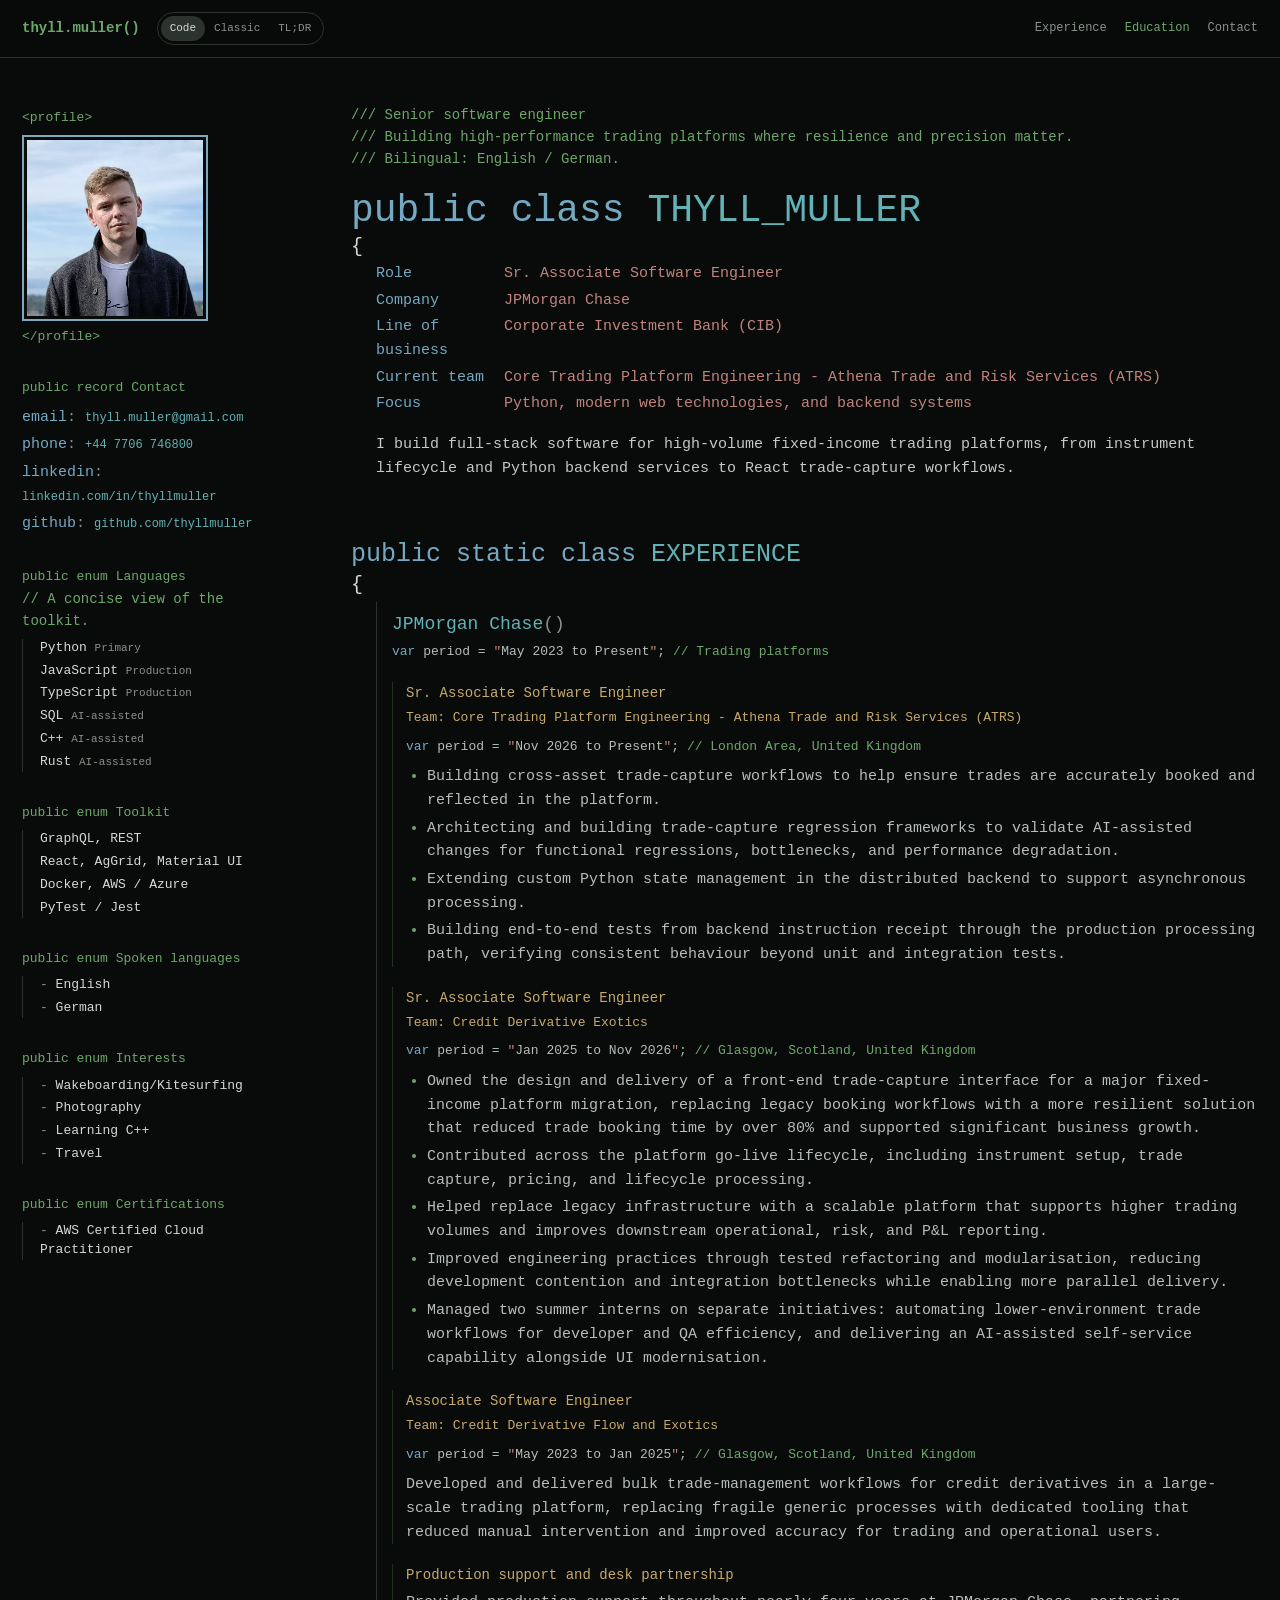
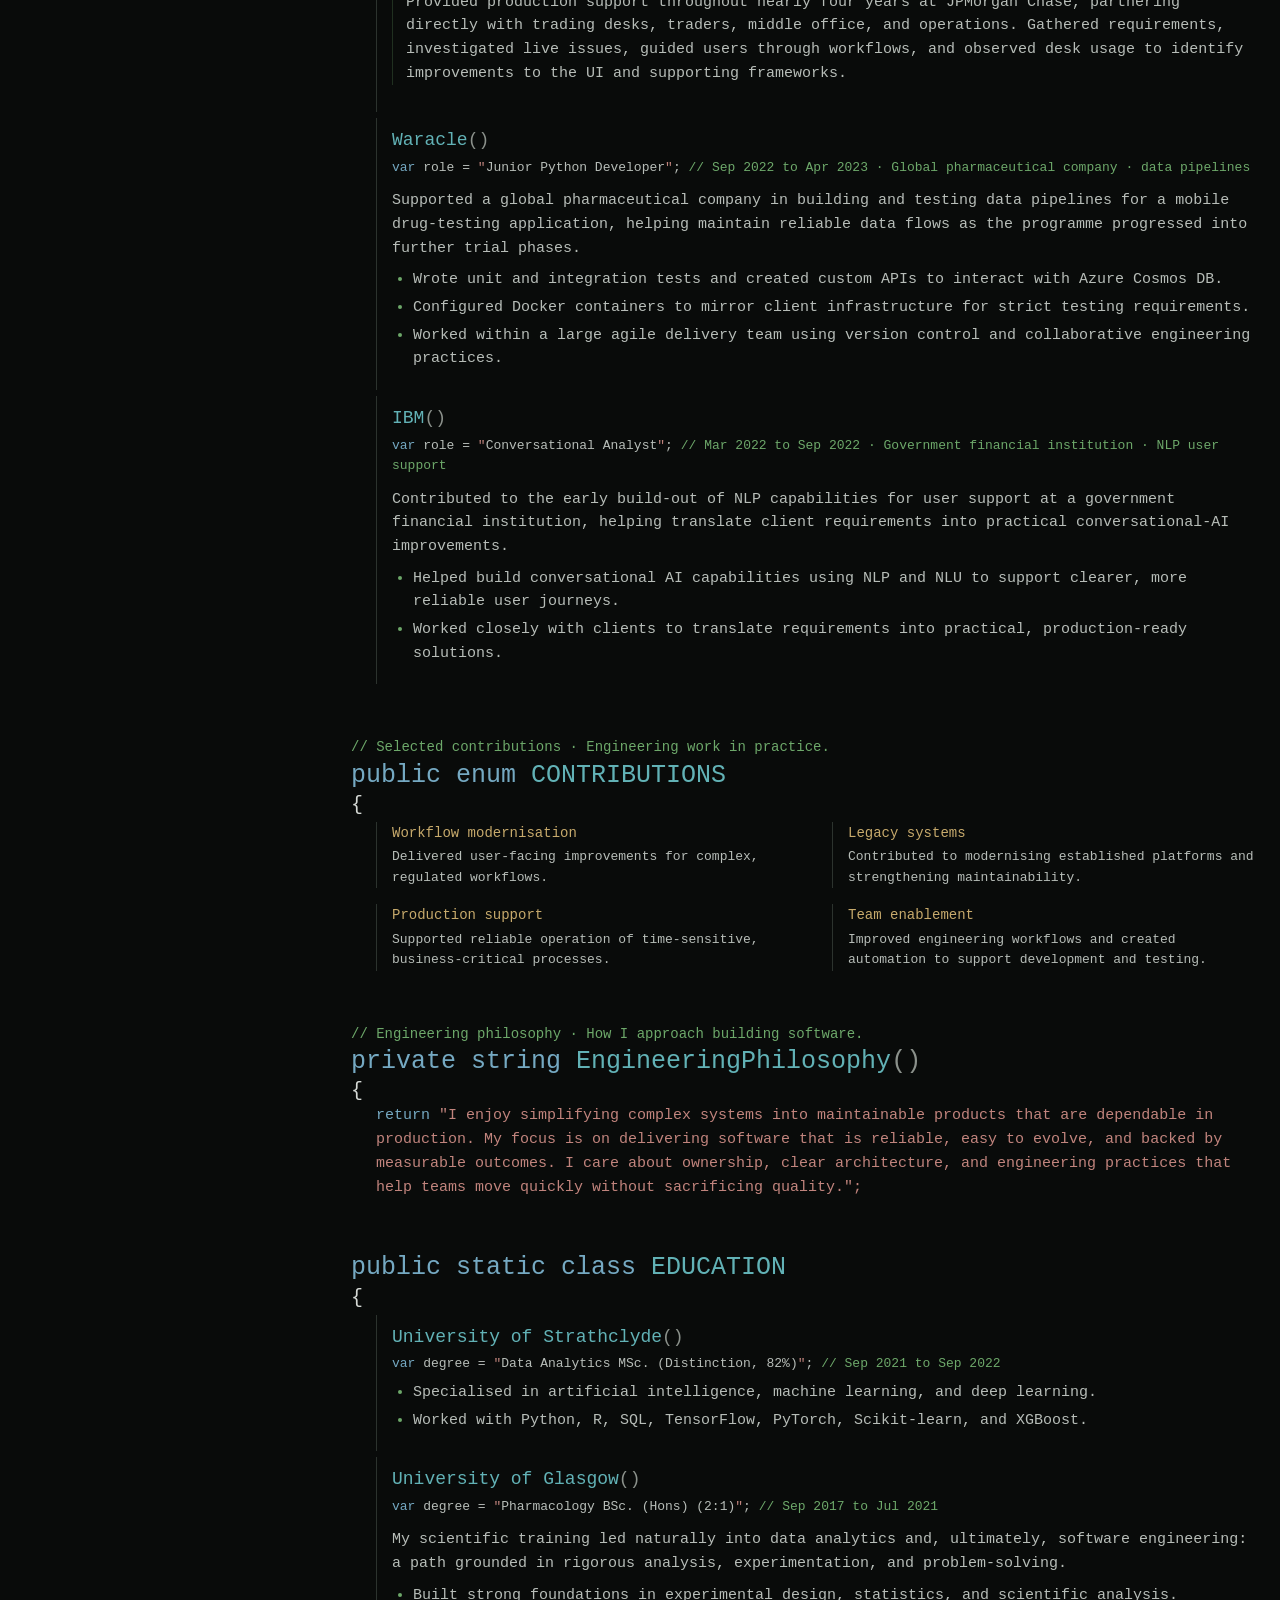
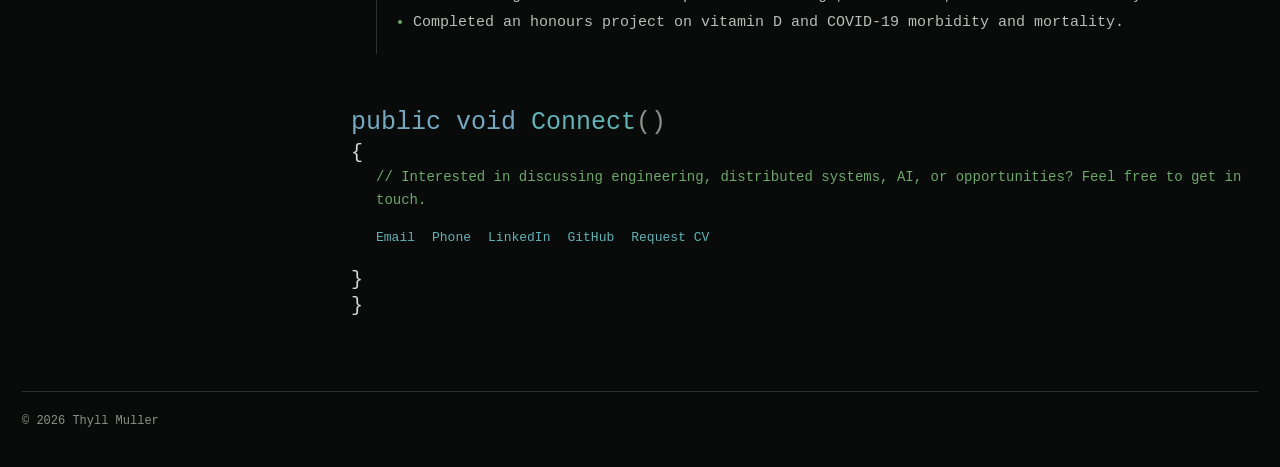
==== commit 4c539ed4: "Use hyphen in team name separator" ====
--- a/index.html
+++ b/index.html
@@ -17,7 +17,7 @@
   </header>
   <div class="palette-lab" role="group" aria-label="Classic color palettes"><button type="button" data-palette-choice="slate" aria-pressed="true"><span class="palette-swatches"><i></i><i></i><i></i></span>Slate &amp; Teal</button><button type="button" data-palette-choice="warm" aria-pressed="false"><span class="palette-swatches"><i></i><i></i><i></i></span>Warm Paper &amp; Terracotta</button><button type="button" data-palette-choice="ocean" aria-pressed="false"><span class="palette-swatches"><i></i><i></i><i></i></span>Ocean &amp; Cobalt</button><button type="button" data-palette-choice="sage" aria-pressed="false"><span class="palette-swatches"><i></i><i></i><i></i></span>Sage &amp; Forest</button><button type="button" data-palette-choice="plum" aria-pressed="false"><span class="palette-swatches"><i></i><i></i><i></i></span>Plum &amp; Rose</button><button type="button" data-palette-choice="midnight" aria-pressed="false"><span class="palette-swatches"><i></i><i></i><i></i></span>Midnight &amp; Cyan</button><button type="button" data-palette-choice="ember" aria-pressed="false"><span class="palette-swatches"><i></i><i></i><i></i></span>Charcoal &amp; Ember</button></div>
   <main id="top" class="resume-source">
-    <section class="tldr-view" aria-labelledby="tldr-title"><p class="tldr-eyebrow">Senior Associate Software Engineer <span>JPMorgan Chase · London</span></p><p class="tldr-line-of-business">Corporate Investment Bank (CIB)</p><p class="tldr-team">Core Trading Platform Engineering, Athena Trade and Risk Services (ATRS)</p><div class="tldr-mode-switch" role="group" aria-label="TL;DR color mode"><button type="button" data-tldr-mode-choice="light" aria-pressed="true">Light</button><button type="button" data-tldr-mode-choice="dark" aria-pressed="false">Dark</button></div><h1 id="tldr-title">Thyll Muller</h1><p class="tldr-summary">I build full-stack software for high-volume fixed-income trading platforms, from instrument lifecycle and Python backend services to React trade-capture workflows.</p><div class="tldr-highlights"><article><h2>Full-stack trade capture</h2><p>Built instrument logic, lifecycle processing, Python backend services, and React UI for a fixed-income migration, cutting booking time by over 80%.</p></article><article><h2>Asynchronous distributed systems</h2><p>Made custom Python state management asynchronous in a distributed trading platform.</p></article><article><h2>End-to-end testing</h2><p>Built end-to-end tests that start when the backend receives an instruction and follow the production processing path, checking consistent behaviour beyond unit and integration tests.</p></article><article><h2>Fixed-income domain</h2><p>Worked across credit default swaps, credit indices, bond portfolio TRS, credit bond forwards, and credit-linked notes on a platform processing millions of trades for hundreds of users.</p></article><article><h2>Cross-asset booking</h2><p>Building workflows that help ensure trades across asset classes are accurately booked and represented on the platform.</p></article><article><h2>Production support and desk partnership</h2><p>Partnered for nearly four years with trading desks, traders, middle office, and operations to gather requirements, resolve production issues, guide users, and improve tools based on how people use them.</p></article><article><h2>AI change validation</h2><p>Architecting trade-capture regression frameworks to validate AI-assisted changes and catch functional regressions, bottlenecks, and performance degradation.</p></article></div><p class="tldr-skills">Python · JavaScript / React · SQL · C++ / Rust (AI-assisted) · Distributed systems · End-to-end testing</p><p class="tldr-skills">AWS Certified Cloud Practitioner</p><div class="tldr-contact"><a href="mailto:thyll.muller@gmail.com">Get in touch</a><a href="https://www.linkedin.com/in/thyllmuller/" target="_blank" rel="noreferrer">LinkedIn</a></div></section>
+    <section class="tldr-view" aria-labelledby="tldr-title"><p class="tldr-eyebrow">Senior Associate Software Engineer <span>JPMorgan Chase · London</span></p><p class="tldr-line-of-business">Corporate Investment Bank (CIB)</p><p class="tldr-team">Core Trading Platform Engineering - Athena Trade and Risk Services (ATRS)</p><div class="tldr-mode-switch" role="group" aria-label="TL;DR color mode"><button type="button" data-tldr-mode-choice="light" aria-pressed="true">Light</button><button type="button" data-tldr-mode-choice="dark" aria-pressed="false">Dark</button></div><h1 id="tldr-title">Thyll Muller</h1><p class="tldr-summary">I build full-stack software for high-volume fixed-income trading platforms, from instrument lifecycle and Python backend services to React trade-capture workflows.</p><div class="tldr-highlights"><article><h2>Full-stack trade capture</h2><p>Built instrument logic, lifecycle processing, Python backend services, and React UI for a fixed-income migration, cutting booking time by over 80%.</p></article><article><h2>Asynchronous distributed systems</h2><p>Made custom Python state management asynchronous in a distributed trading platform.</p></article><article><h2>End-to-end testing</h2><p>Built end-to-end tests that start when the backend receives an instruction and follow the production processing path, checking consistent behaviour beyond unit and integration tests.</p></article><article><h2>Fixed-income domain</h2><p>Worked across credit default swaps, credit indices, bond portfolio TRS, credit bond forwards, and credit-linked notes on a platform processing millions of trades for hundreds of users.</p></article><article><h2>Cross-asset booking</h2><p>Building workflows that help ensure trades across asset classes are accurately booked and represented on the platform.</p></article><article><h2>Production support and desk partnership</h2><p>Partnered for nearly four years with trading desks, traders, middle office, and operations to gather requirements, resolve production issues, guide users, and improve tools based on how people use them.</p></article><article><h2>AI change validation</h2><p>Architecting trade-capture regression frameworks to validate AI-assisted changes and catch functional regressions, bottlenecks, and performance degradation.</p></article></div><p class="tldr-skills">Python · JavaScript / React · SQL · C++ / Rust (AI-assisted) · Distributed systems · End-to-end testing</p><p class="tldr-skills">AWS Certified Cloud Practitioner</p><div class="tldr-contact"><a href="mailto:thyll.muller@gmail.com">Get in touch</a><a href="https://www.linkedin.com/in/thyllmuller/" target="_blank" rel="noreferrer">LinkedIn</a></div></section>
     <aside class="profile-pane" aria-label="Profile summary">
       <p class="tag">&lt;profile&gt;</p><img class="profile-photo" src="profile.jpg" alt="Thyll Muller" /><p class="tag">&lt;/profile&gt;</p>
       <div class="profile-block"><p class="code-label"><span class="code-keyword">public record </span>Contact</p><dl>
@@ -36,13 +36,13 @@
       <section class="intro" aria-labelledby="name">
         <p class="comment">/// Senior software engineer</p><p class="comment">/// Building high-performance trading platforms where resilience and precision matter.</p><p class="comment">/// Bilingual: English / German.</p>
         <h1 id="name"><span class="keyword">public class</span> <span class="type code-name" data-code-name="THYLL_MULLER">Thyll Muller</span></h1><div class="brace">{</div>
-        <dl class="indented identity-grid"><div><dt>Role</dt><dd>Sr. Associate Software Engineer</dd></div><div><dt>Company</dt><dd>JPMorgan Chase</dd></div><div><dt>Line of business</dt><dd>Corporate Investment Bank (CIB)</dd></div><div><dt>Current team</dt><dd>Core Trading Platform Engineering, Athena Trade and Risk Services (ATRS)</dd></div><div><dt>Focus</dt><dd>Python, modern web technologies, and backend systems</dd></div></dl>
+        <dl class="indented identity-grid"><div><dt>Role</dt><dd>Sr. Associate Software Engineer</dd></div><div><dt>Company</dt><dd>JPMorgan Chase</dd></div><div><dt>Line of business</dt><dd>Corporate Investment Bank (CIB)</dd></div><div><dt>Current team</dt><dd>Core Trading Platform Engineering - Athena Trade and Risk Services (ATRS)</dd></div><div><dt>Focus</dt><dd>Python, modern web technologies, and backend systems</dd></div></dl>
         <p class="intro-copy indented">I build full-stack software for high-volume fixed-income trading platforms, from instrument lifecycle and Python backend services to React trade-capture workflows.</p>
       </section>
       <section id="experience" class="source-section reveal" aria-labelledby="experience-title">
         <h2 id="experience-title"><span class="keyword">public static class</span> <span class="type heading-code">EXPERIENCE</span><span class="heading-classic">Experience</span></h2><div class="brace">{</div>
         <article class="entry indented"><h3><span class="method">JPMorgan Chase</span><span class="muted">()</span></h3><p class="assignment"><span class="code-prefix"><span class="keyword">var</span> period = </span><span class="code-value">May 2023 to Present</span><span class="code-suffix">;</span> <span class="assignment-context">Trading platforms</span></p>
-          <div class="role team-subsection"><h4>Sr. Associate Software Engineer</h4><p class="team-context">Team: Core Trading Platform Engineering, Athena Trade and Risk Services (ATRS)</p><p class="assignment"><span class="code-prefix"><span class="keyword">var</span> period = </span><span class="code-value">Nov 2026 to Present</span><span class="code-suffix">;</span> <span class="assignment-context">London Area, United Kingdom</span></p><ul><li>Building cross-asset trade-capture workflows to help ensure trades are accurately booked and reflected in the platform.</li><li>Architecting and building trade-capture regression frameworks to validate AI-assisted changes for functional regressions, bottlenecks, and performance degradation.</li><li>Extending custom Python state management in the distributed backend to support asynchronous processing.</li><li>Building end-to-end tests from backend instruction receipt through the production processing path, verifying consistent behaviour beyond unit and integration tests.</li></ul></div>
+          <div class="role team-subsection"><h4>Sr. Associate Software Engineer</h4><p class="team-context">Team: Core Trading Platform Engineering - Athena Trade and Risk Services (ATRS)</p><p class="assignment"><span class="code-prefix"><span class="keyword">var</span> period = </span><span class="code-value">Nov 2026 to Present</span><span class="code-suffix">;</span> <span class="assignment-context">London Area, United Kingdom</span></p><ul><li>Building cross-asset trade-capture workflows to help ensure trades are accurately booked and reflected in the platform.</li><li>Architecting and building trade-capture regression frameworks to validate AI-assisted changes for functional regressions, bottlenecks, and performance degradation.</li><li>Extending custom Python state management in the distributed backend to support asynchronous processing.</li><li>Building end-to-end tests from backend instruction receipt through the production processing path, verifying consistent behaviour beyond unit and integration tests.</li></ul></div>
           <div class="role team-subsection"><h4>Sr. Associate Software Engineer</h4><p class="team-context">Team: Credit Derivative Exotics</p><p class="assignment"><span class="code-prefix"><span class="keyword">var</span> period = </span><span class="code-value">Jan 2025 to Nov 2026</span><span class="code-suffix">;</span> <span class="assignment-context">Glasgow, Scotland, United Kingdom</span></p><ul><li>Owned the design and delivery of a front-end trade-capture interface for a major fixed-income platform migration, replacing legacy booking workflows with a more resilient solution that reduced trade booking time by over 80% and supported significant business growth.</li><li>Contributed across the platform go-live lifecycle, including instrument setup, trade capture, pricing, and lifecycle processing.</li><li>Helped replace legacy infrastructure with a scalable platform that supports higher trading volumes and improves downstream operational, risk, and P&amp;L reporting.</li><li>Improved engineering practices through tested refactoring and modularisation, reducing development contention and integration bottlenecks while enabling more parallel delivery.</li><li>Managed two summer interns on separate initiatives: automating lower-environment trade workflows for developer and QA efficiency, and delivering an AI-assisted self-service capability alongside UI modernisation.</li></ul></div>
           <div class="role team-subsection"><h4>Associate Software Engineer</h4><p class="team-context">Team: Credit Derivative Flow and Exotics</p><p class="assignment"><span class="code-prefix"><span class="keyword">var</span> period = </span><span class="code-value">May 2023 to Jan 2025</span><span class="code-suffix">;</span> <span class="assignment-context">Glasgow, Scotland, United Kingdom</span></p><p>Developed and delivered bulk trade-management workflows for credit derivatives in a large-scale trading platform, replacing fragile generic processes with dedicated tooling that reduced manual intervention and improved accuracy for trading and operational users.</p></div>
           <div class="role team-subsection"><h4>Production support and desk partnership</h4><p>Provided production support throughout nearly four years at JPMorgan Chase, partnering directly with trading desks, traders, middle office, and operations. Gathered requirements, investigated live issues, guided users through workflows, and observed desk usage to identify improvements to the UI and supporting frameworks.</p></div>
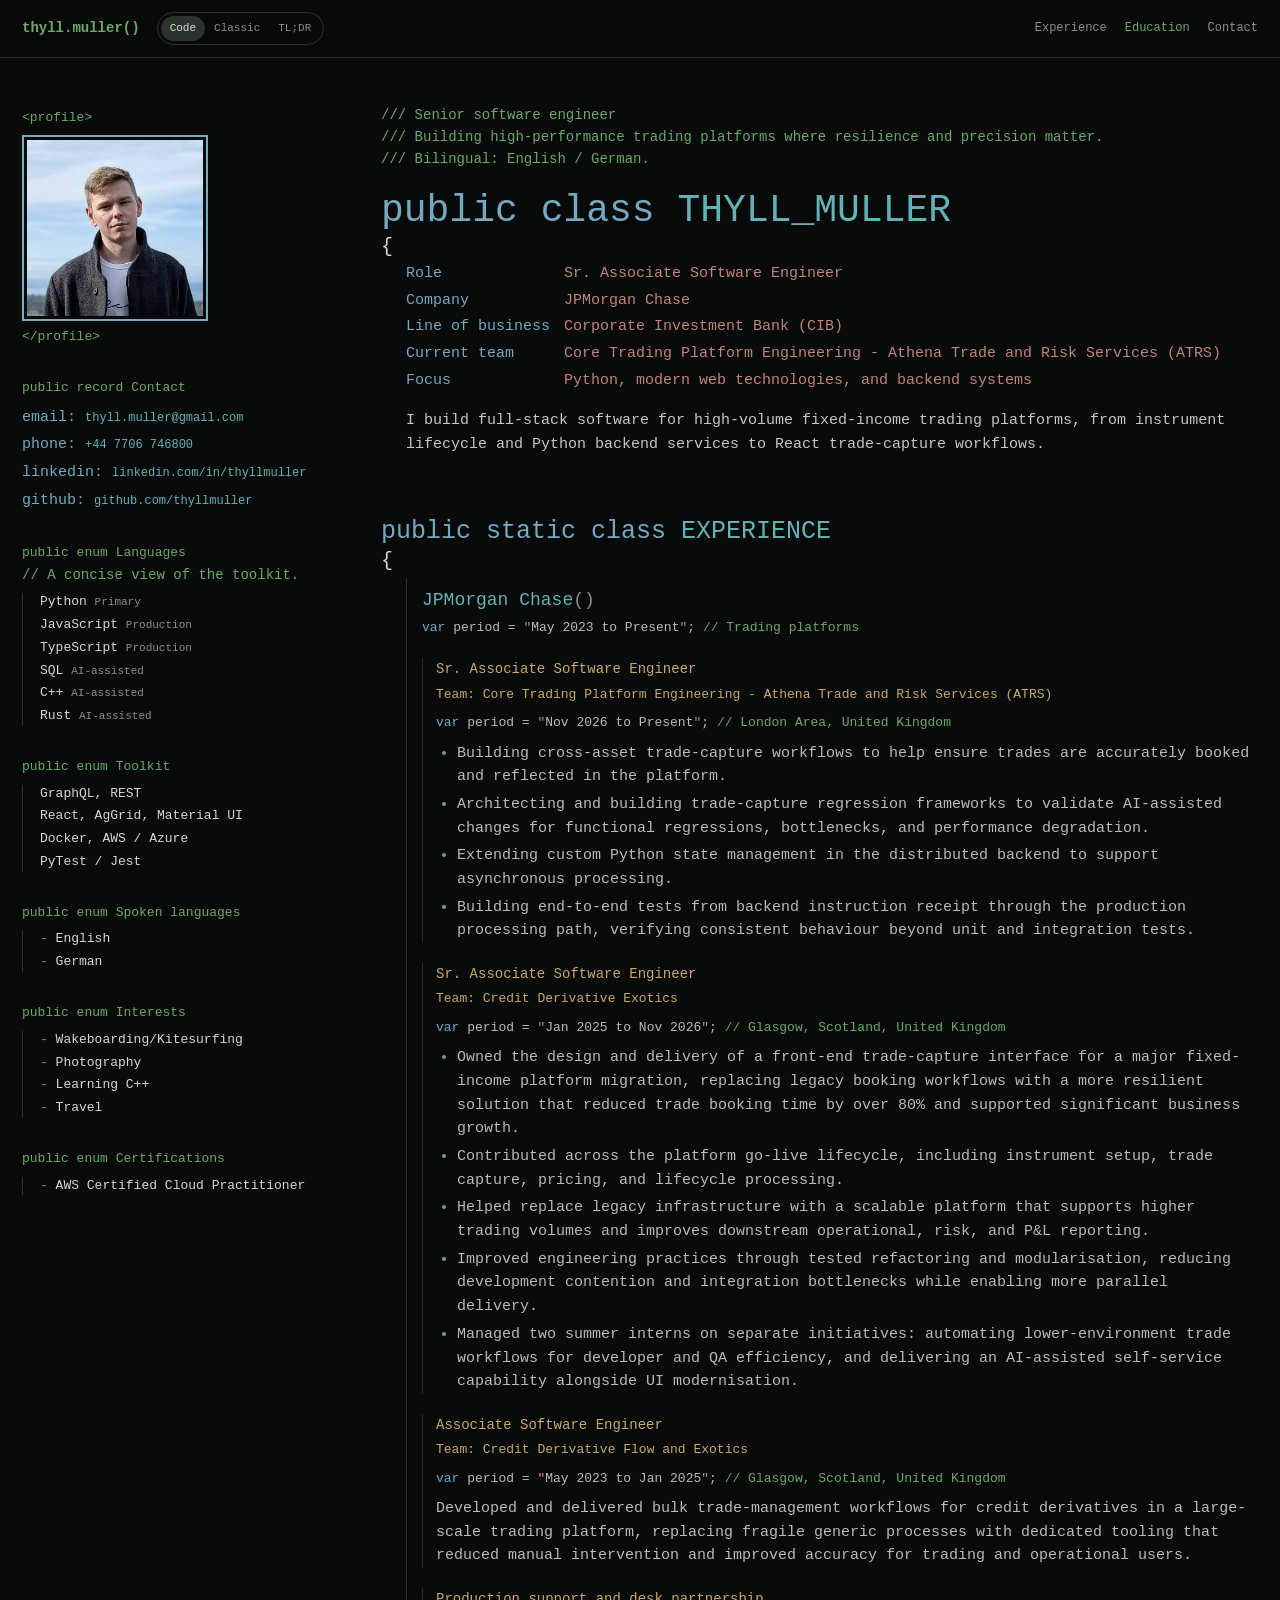
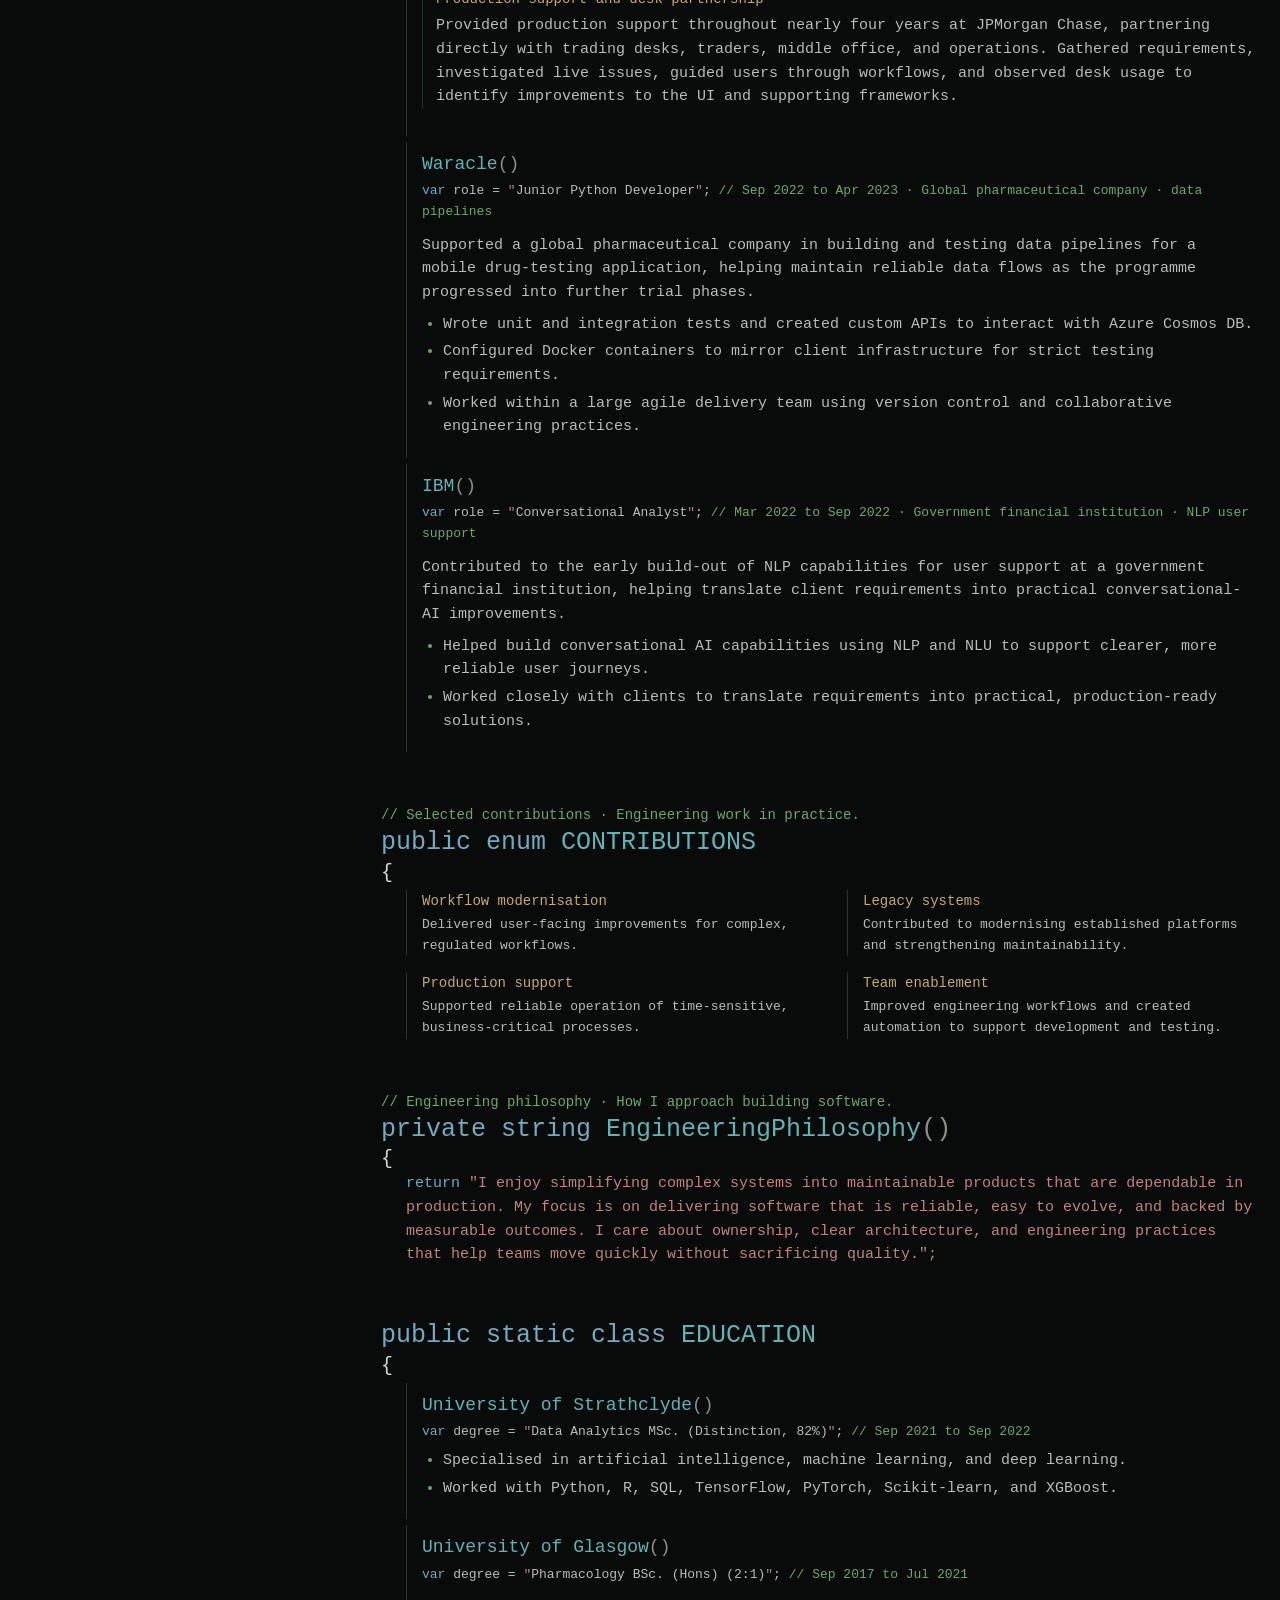
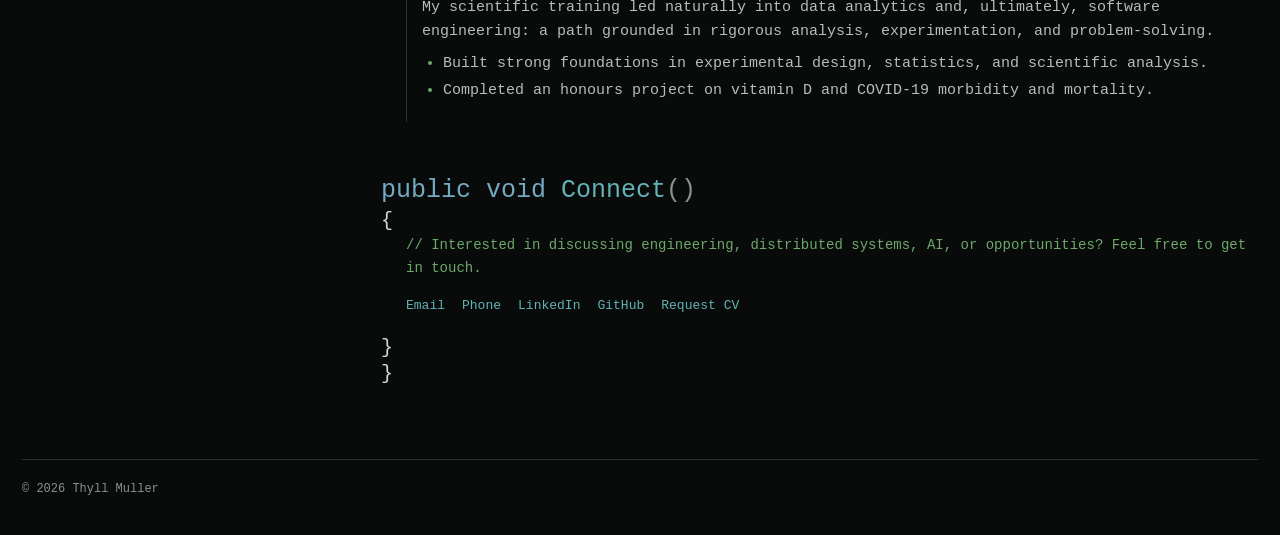
==== commit 74eeb210: "Bust browser cache for site assets" ====
--- a/index.html
+++ b/index.html
@@ -8,7 +8,7 @@
   <script type="application/ld+json">
     {"@context":"https://schema.org","@type":"Person","name":"Thyll Muller","jobTitle":"Sr. Associate Software Engineer","affiliation":"JPMorgan Chase","url":"https://thyllmuller.github.io","sameAs":["https://linkedin.com/in/thyll","https://github.com/thyllmuller"]}
   </script>
-  <link rel="stylesheet" href="styles.css" />
+  <link rel="stylesheet" href="styles.css?v=66374b8e1c1c" />
 </head>
 <body>
   <header class="topbar">
@@ -57,6 +57,6 @@
     </div>
   </main>
   <footer>© 2026 Thyll Muller</footer>
-  <script src="script.js"></script>
+  <script src="script.js?v=960e9102f93a"></script>
 </body>
 </html>
--- a/styles.css
+++ b/styles.css
@@ -13,6 +13,7 @@
 .theme-switch button[aria-pressed="true"] { background:var(--line); color:var(--ink); }
 .identity-grid { display:grid; gap:3px; margin-top:2px; }
 .identity-grid div { display:grid; grid-template-columns:120px minmax(0,1fr); gap:8px; }
+body[data-theme="code"] .identity-grid div { grid-template-columns:150px minmax(0,1fr); }
 .identity-grid dt { color:var(--blue); }
 .identity-grid dd { margin:0; color:var(--rose); }
 .heading-classic { display:none; }
@@ -104,3 +105,5 @@
 body[data-theme="classic"][data-palette="ember"] .topbar { background:rgba(27,25,23,.95); }
 body[data-theme="classic"][data-palette="midnight"] .entry p, body[data-theme="classic"][data-palette="midnight"] .entry li, body[data-theme="classic"][data-palette="midnight"] .contribution-grid p, body[data-theme="classic"][data-palette="midnight"] .intro-copy { color:#c7d2da; }
 body[data-theme="classic"][data-palette="ember"] .entry p, body[data-theme="classic"][data-palette="ember"] .entry li, body[data-theme="classic"][data-palette="ember"] .contribution-grid p, body[data-theme="classic"][data-palette="ember"] .intro-copy { color:#d7cec3; }
+body[data-theme="code"] .resume-source { grid-template-columns:295px minmax(0,1fr); }
+@media (max-width:800px) { body[data-theme="code"] .resume-source { grid-template-columns:1fr; } }
